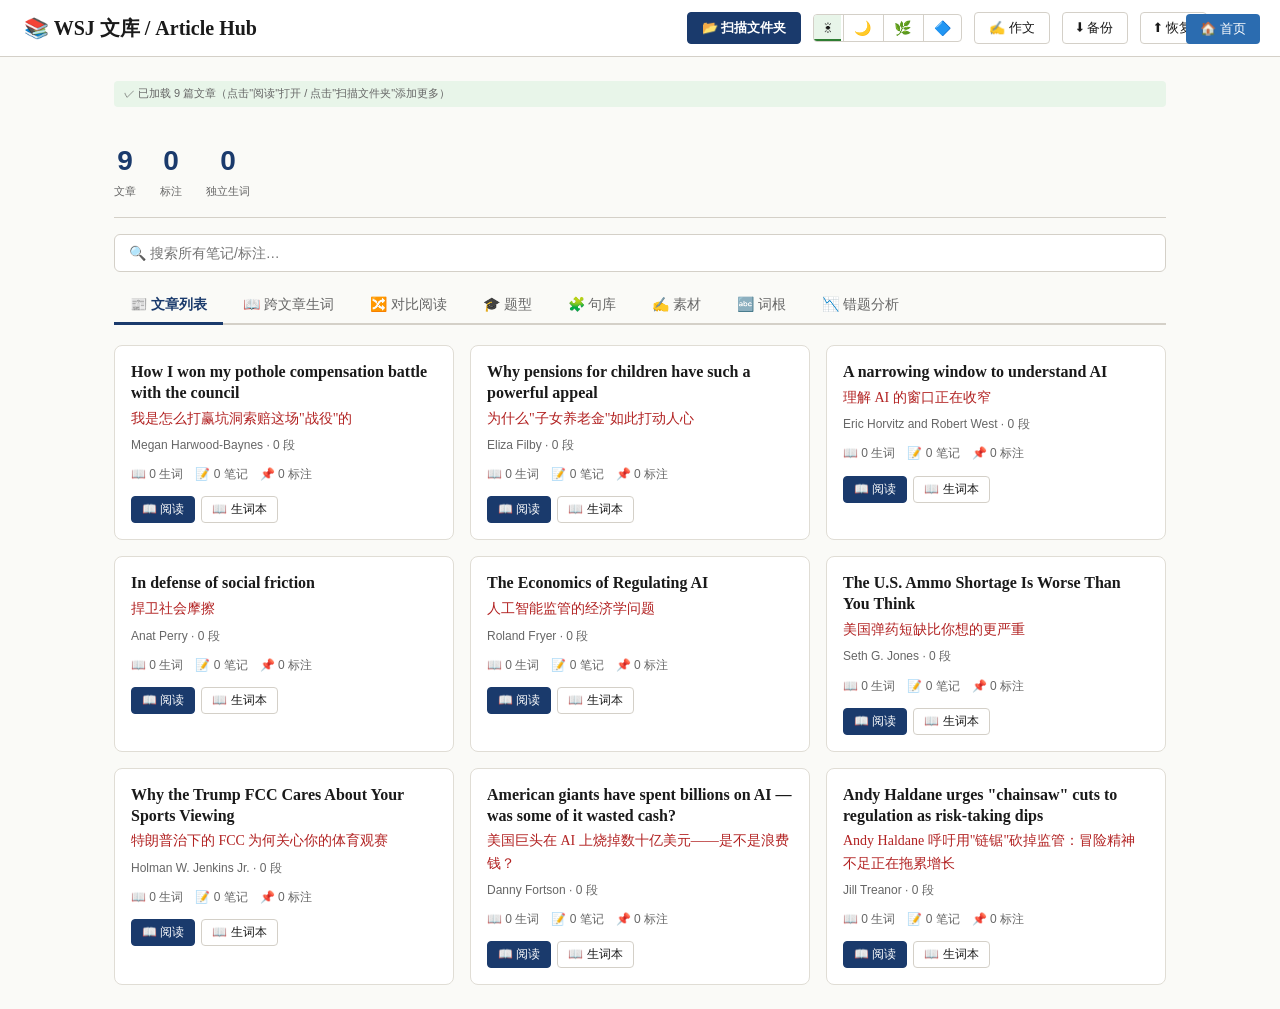
==== scripts/WSJ_Hub_template.html @ 98fdf0ec "feat: 文库新增「✍ 作文」入口 —— 作文包 HTML 调色版范文收入 articles/essays/ 并生成索引页（sync_essay_html.js 去重同步）" ====
<!DOCTYPE html>
<html lang="zh-CN">
<head>
<meta charset="utf-8">
<meta name="viewport" content="width=device-width, initial-scale=1">
<title>WSJ 文库 / Article Hub</title>
<style>
:root {
  --bg: #fafaf7; --fg: #1a1a1a; --muted: #666; --rule: #d4d0c8;
  --en-tag: #1a3a6c; --cn-tag: #b22222;
  --card-bg: #fff; --card-border: #e0ddd5;
  --accent: #2e7d32; --accent-bg: #e8f5e9;
}
[data-theme="dark"] {
  --bg: #16181c; --fg: #e8e6e1; --muted: #9a978f; --rule: #3a3d44;
  --card-bg: #1c1f24; --card-border: #2c2f36;
  --accent: #68d391; --accent-bg: #1e3a2a;
}
/* v33: 补齐阅读器的两个主题（色值与 src/reader.css 保持一致） */
[data-theme="green"] {
  --bg: #dde5cb; --fg: #26301d; --muted: #6b7860; --rule: #b3c09e;
  --en-tag: #a5821c; --cn-tag: #ad4f22;
  --card-bg: #e8eed7; --card-border: #c2cda6;
  --accent: #3f5620; --accent-bg: rgba(176,145,39,0.16);
}
[data-theme="blue-gold"] {
  --bg: #0f1a2e; --fg: #d4cfc0; --muted: #7a8599; --rule: #2a3650;
  --en-tag: #d4a830; --cn-tag: #e67e22;
  --card-bg: #131d30; --card-border: #2a3650;
  --accent: #8a6a14; --accent-bg: rgba(196,163,64,0.16);
}
* { box-sizing: border-box; }
body {
  margin: 0; padding: 0;
  background: var(--bg); color: var(--fg);
  font-family: "Source Serif Pro", "Noto Serif", "Times New Roman", "宋体", serif;
  font-size: 16px; line-height: 1.6;
}
.top-bar {
  background: var(--card-bg); border-bottom: 1px solid var(--rule);
  padding: 12px 24px; display: flex; align-items: center; gap: 12px;
  position: sticky; top: 0; z-index: 10;
}
.top-bar h1 { margin: 0; font-size: 20px; flex: 1; }
.top-bar button, .scan-btn {
  background: transparent; border: 1px solid var(--rule); color: var(--fg);
  padding: 6px 14px; border-radius: 4px; cursor: pointer; font-size: 13px;
  font-family: -apple-system, sans-serif;
}
.top-bar button:hover, .scan-btn:hover { background: var(--accent-bg); }
/* v33: 主题选择器（4 个主题，跟阅读器一致） */
.theme-picker { display: inline-flex; gap: 2px; border: 1px solid var(--rule); border-radius: 4px; overflow: hidden; }
.theme-picker button {
  border: none; border-radius: 0; padding: 6px 10px; background: transparent;
  color: var(--fg); cursor: pointer; font-size: 14px; line-height: 1;
}
.theme-picker button + button { border-left: 1px solid var(--rule); }
.theme-picker button:hover { background: var(--accent-bg); }
.theme-picker button.active { background: var(--accent-bg); box-shadow: inset 0 -2px 0 var(--accent); }
.scan-btn {
  background: var(--en-tag) !important; color: #fff !important;
  border-color: var(--en-tag) !important; font-weight: 600;
}
.scan-btn:hover { opacity: 0.9; }
.container { max-width: 1100px; margin: 0 auto; padding: 24px; }
.tabs {
  display: flex; flex-wrap: wrap; gap: 4px; margin-bottom: 20px;
  border-bottom: 2px solid var(--rule); padding-bottom: 0;
}
.tabs button {
  background: transparent; border: none; border-bottom: 3px solid transparent;
  color: var(--muted); padding: 8px 16px; cursor: pointer; font-size: 14px;
  font-family: -apple-system, sans-serif; transition: all 0.15s;
  margin-bottom: -2px;
}
.tabs button:hover { color: var(--fg); }
.tabs button.active { color: var(--en-tag); border-bottom-color: var(--en-tag); font-weight: 600; }
.article-grid { display: grid; grid-template-columns: repeat(auto-fill, minmax(320px, 1fr)); gap: 16px; }
.article-card {
  background: var(--card-bg); border: 1px solid var(--card-border);
  border-radius: 8px; padding: 16px; transition: box-shadow 0.15s;
}
.article-card:hover { box-shadow: 0 2px 12px rgba(0,0,0,0.08); }
.article-card .card-title { font-size: 16px; font-weight: 600; margin-bottom: 4px; line-height: 1.3; }
.article-card .card-cn { font-size: 14px; color: var(--cn-tag); margin-bottom: 6px; }
.article-card .card-meta { font-size: 12px; color: var(--muted); font-family: -apple-system, sans-serif; margin-bottom: 10px; }
.article-card .card-stats {
  display: flex; gap: 12px; font-size: 12px; font-family: -apple-system, sans-serif;
  color: var(--muted); margin-bottom: 12px;
}
.article-card .card-stats span { display: flex; align-items: center; gap: 4px; }
.article-card .card-actions { display: flex; gap: 6px; flex-wrap: wrap; }
.article-card .card-actions button {
  background: transparent; border: 1px solid var(--rule); color: var(--fg);
  padding: 4px 10px; border-radius: 4px; cursor: pointer; font-size: 12px;
  font-family: -apple-system, sans-serif;
}
.article-card .card-actions button:hover { background: var(--accent-bg); }
.article-card .card-actions button.primary { background: var(--en-tag); color: #fff; border-color: var(--en-tag); }
.vocab-section { margin-top: 20px; }
.vocab-table { width: 100%; border-collapse: collapse; font-family: -apple-system, sans-serif; font-size: 13px; }
.vocab-table th {
  text-align: left; padding: 8px 12px; border-bottom: 2px solid var(--rule);
  font-size: 11px; color: var(--muted); text-transform: uppercase; letter-spacing: 0.05em;
}
.vocab-table td { padding: 6px 12px; border-bottom: 1px solid var(--rule); vertical-align: top; }
.vocab-table tr:hover { background: var(--accent-bg); }
.vocab-table .word { font-weight: 600; color: var(--en-tag); font-size: 14px; }
.vocab-table .src { font-size: 11px; color: var(--muted); }
.vocab-table .note-cell { color: var(--cn-tag); max-width: 300px; }
.vocab-toolbar { display: flex; align-items: center; justify-content: space-between; gap: 12px; margin-bottom: 12px; flex-wrap: wrap; }
.vocab-summary { font-size: 13px; color: var(--muted); }
.vocab-summary strong { color: var(--en-tag); font-size: 15px; }
.vocab-toggle { background: var(--card-bg); border: 1px solid var(--card-border); color: var(--fg); padding: 6px 14px; border-radius: 16px; cursor: pointer; font-size: 12px; font-family: inherit; }
.vocab-toggle:hover { border-color: var(--en-tag); color: var(--en-tag); }
.vocab-table tr.vocab-multi .word { border-left: 3px solid var(--en-tag); padding-left: 9px; }

/* Wrong-answer analysis (错题分析) */
.wrong-summary-bar { display: flex; gap: 18px; flex-wrap: wrap; padding: 12px 16px; background: var(--card-bg); border: 1px solid var(--card-border); border-radius: 8px; margin-bottom: 12px; font-size: 13px; color: var(--muted); }
.wrong-summary-bar strong { font-size: 17px; color: var(--en-tag); margin-left: 2px; }
.wrong-overs { font-size: 12.5px; color: var(--muted); padding: 8px 12px; background: var(--accent-bg); border-radius: 6px; margin-bottom: 12px; }
.wrong-cols { display: grid; grid-template-columns: 1fr 1fr; gap: 16px; }
.wrong-col h3 { margin: 0 0 10px; font-size: 14px; }
.cause-bar-row { display: flex; align-items: center; gap: 8px; margin-bottom: 6px; }
.cause-bar-label { width: 56px; font-size: 12px; color: var(--muted); text-align: right; flex-shrink: 0; }
.cause-bar-track { flex: 1; height: 12px; background: var(--accent-bg); border-radius: 6px; overflow: hidden; }
.cause-bar-fill { height: 100%; background: var(--cn-tag); border-radius: 6px; min-width: 4px; }
.cause-bar-fill.unset { background: var(--muted); opacity: 0.5; }
.cause-bar-num { width: 22px; font-size: 12px; color: var(--fg); font-weight: 600; }
.acc-chips { display: flex; flex-wrap: wrap; gap: 6px; }
.acc-chip { font-size: 12px; padding: 4px 10px; background: var(--card-bg); border: 1px solid var(--card-border); border-radius: 14px; color: var(--fg); }
.cause-select { font-size: 12px; padding: 3px 6px; border-radius: 5px; border: 1px solid var(--card-border); background: var(--card-bg); color: var(--fg); font-family: inherit; }
.wrong-table { margin-top: 4px; }
@media (max-width: 800px) { .wrong-cols { grid-template-columns: 1fr; } }
.empty-state { text-align: center; padding: 60px 20px; color: var(--muted); }
.empty-state h2 { font-size: 24px; margin-bottom: 8px; color: var(--fg); }
.empty-state p { font-size: 14px; line-height: 1.8; }
.compare-select { margin-top: 20px; padding: 16px; background: var(--card-bg); border: 1px solid var(--card-border); border-radius: 8px; }
.compare-select h3 { margin: 0 0 12px; font-size: 16px; }
.compare-select .pair { display: flex; gap: 12px; align-items: center; flex-wrap: wrap; }
.compare-select select {
  flex: 1; min-width: 200px; padding: 8px 12px;
  border: 1px solid var(--rule); border-radius: 4px;
  background: var(--bg); color: var(--fg); font-size: 13px;
}
.compare-select button {
  background: var(--en-tag); color: #fff; border: none;
  padding: 8px 20px; border-radius: 4px; cursor: pointer; font-size: 13px;
}
.stats-bar {
  display: flex; gap: 24px; padding: 16px 0; margin-bottom: 16px;
  border-bottom: 1px solid var(--rule);
  font-family: -apple-system, sans-serif; font-size: 14px;
}
.stats-bar .stat { display: flex; flex-direction: column; align-items: center; }
.stats-bar .stat .num { font-size: 28px; font-weight: 700; color: var(--en-tag); }
.stats-bar .stat .label { font-size: 11px; color: var(--muted); text-transform: uppercase; }
.scan-status {
  font-family: -apple-system, sans-serif; font-size: 12px; color: var(--muted);
  padding: 8px 0; text-align: center;
}
.scan-status.scanning { color: var(--en-tag); font-weight: 600; }
.folder-info {
  font-family: -apple-system, sans-serif; font-size: 11px; color: var(--muted);
  background: var(--bq-bg, var(--accent-bg)); padding: 4px 10px; border-radius: 4px;
  margin-bottom: 16px; display: none;
}
.folder-info.visible { display: block; }

/* ===== 新增 tabs: 题型 / 句库 / 素材 / 词根 ===== */
.chip-row { display: flex; gap: 8px; flex-wrap: wrap; margin-bottom: 16px; }
.chip-row button {
  background: transparent; border: 1px solid var(--rule); color: var(--muted);
  padding: 5px 12px; border-radius: 16px; cursor: pointer; font-size: 13px;
  font-family: -apple-system, sans-serif; transition: all 0.15s;
}
.chip-row button:hover { background: var(--accent-bg); color: var(--fg); }
.chip-row button.active { background: var(--en-tag); border-color: var(--en-tag); color: #fff; font-weight: 600; }

.hub-card-list { display: flex; flex-direction: column; gap: 12px; }
.hub-card {
  background: var(--card-bg); border: 1px solid var(--card-border);
  border-radius: 8px; padding: 14px 16px; cursor: pointer; transition: box-shadow 0.15s;
}
.hub-card:hover { box-shadow: 0 2px 12px rgba(0,0,0,0.08); }
.hub-card .badge {
  display: inline-block; padding: 2px 8px; border-radius: 4px;
  font-size: 11px; font-weight: 700; font-family: -apple-system, sans-serif;
}
.badge-qtype-hub { background: #ede7f6; color: #4527a0; }
[data-theme="dark"] .badge-qtype-hub { background: #311b92; color: #d1c4e9; }
.hub-card .card-src { font-size: 11px; color: var(--muted); margin-left: 8px; font-family: -apple-system, sans-serif; }
.hub-card .qtext { font-size: 15px; color: var(--en-tag); font-weight: 600; margin: 8px 0 2px; }
.hub-card .qcontext {
  font-size: 12px; color: var(--muted); font-style: italic;
  border-left: 2px solid var(--rule); padding-left: 8px; margin: 4px 0 6px;
}
.hub-card .qfields { display: flex; flex-direction: column; gap: 4px; font-size: 13px; font-family: -apple-system, sans-serif; }
.hub-card .qf-label { color: var(--cn-tag); font-weight: 600; margin-right: 6px; }
.hub-card .qf-val { color: var(--fg); }

.group-title {
  font-size: 14px; font-weight: 700; color: var(--en-tag);
  border-bottom: 1px solid var(--rule); padding: 6px 0 4px; margin: 18px 0 10px;
}
.group-title .group-count { font-weight: 400; color: var(--muted); font-size: 11px; margin-left: 6px; }

.syntax-card { background: var(--card-bg); border: 1px solid var(--card-border); border-radius: 8px; padding: 14px 16px; margin-bottom: 12px; }
.syntax-card .syntax-html { font-size: 16px; line-height: 1.9; }
.syntax-card .syntax-note { font-size: 13px; color: var(--cn-tag); margin-top: 6px; }
.syntax-struct-view { margin-top: 8px; padding: 8px 10px; background: var(--accent-bg); border-radius: 6px; display: flex; flex-direction: column; gap: 4px; }
.syntax-struct-row { font-size: 12.5px; line-height: 1.6; color: var(--fg); display: flex; gap: 8px; flex-wrap: wrap; }
.syntax-struct-type { flex-shrink: 0; font-size: 11px; font-weight: 700; color: #fff; background: var(--en-tag); border-radius: 10px; padding: 1px 8px; height: fit-content; margin-top: 2px; }
.syntax-card .syntax-date { font-size: 11px; color: var(--muted); margin-top: 6px; font-family: -apple-system, sans-serif; }
.syntax-card span.s-verb,  .syntax-legend span.s-verb  { background: rgba(229,57,53,0.25);  border-bottom: 2px solid #e53935; }
.syntax-card span.s-conj,  .syntax-legend span.s-conj  { background: rgba(30,136,229,0.25); border-bottom: 2px solid #1e88e5; }
.syntax-card span.s-core,  .syntax-legend span.s-core  { background: rgba(249,168,37,0.25); border-bottom: 2px solid #f9a825; }
.syntax-card span.s-attr,  .syntax-legend span.s-attr  { background: rgba(67,160,71,0.25);  border-bottom: 2px solid #43a047; }
.syntax-card span.s-adv,   .syntax-legend span.s-adv   { background: rgba(142,36,170,0.25); border-bottom: 2px solid #8e24aa; }
.syntax-card span.s-noun,  .syntax-legend span.s-noun  { background: rgba(0,137,123,0.25);  border-bottom: 2px solid #00897b; }
.syntax-card span.s-inv,   .syntax-legend span.s-inv   { background: rgba(109,76,65,0.25);  border-bottom: 2px solid #6d4c41; }
.syntax-card span.s-ell,   .syntax-legend span.s-ell   { background: rgba(84,110,122,0.25); border-bottom: 2px solid #546e7a; }
.syntax-card span.s-split, .syntax-legend span.s-split { background: rgba(216,27,96,0.25);  border-bottom: 2px solid #d81b60; }
.syntax-legend {
  display: flex; gap: 10px; flex-wrap: wrap; font-size: 12px; color: var(--muted);
  font-family: -apple-system, sans-serif; margin-bottom: 16px;
}
.syntax-legend span { padding: 2px 8px; border-radius: 4px; }

.hub-toolbar { display: flex; gap: 12px; align-items: center; margin-bottom: 16px; flex-wrap: wrap; }
.hub-toolbar input[type="text"] {
  flex: 1; min-width: 200px; padding: 8px 12px;
  border: 1px solid var(--rule); border-radius: 4px;
  background: var(--card-bg); color: var(--fg); font-size: 13px;
}
.hub-toolbar .add-btn {
  background: var(--en-tag); color: #fff; border: none;
  padding: 8px 16px; border-radius: 4px; cursor: pointer; font-size: 13px;
  font-family: -apple-system, sans-serif;
}
.hub-toolbar .add-btn:hover { opacity: 0.9; }

.material-card {
  background: var(--card-bg); border: 1px solid var(--card-border);
  border-radius: 8px; padding: 14px 16px; margin-bottom: 12px; position: relative;
}
.material-card .badge-topic {
  display: inline-block; background: var(--accent-bg); color: var(--accent);
  border: 1px solid var(--card-border); padding: 2px 10px; border-radius: 12px;
  font-size: 12px; font-weight: 600; font-family: -apple-system, sans-serif; margin-bottom: 8px;
}
.material-card .m-source { font-size: 14px; color: var(--en-tag); margin-bottom: 8px; }
.material-card .m-line { display: flex; gap: 8px; font-size: 13px; margin: 4px 0; font-family: -apple-system, sans-serif; }
.material-card .m-label { color: var(--cn-tag); font-weight: 600; min-width: 36px; }
.material-card .m-edit { flex: 1; border-bottom: 1px dashed transparent; outline: none; min-height: 1.2em; }
.material-card .m-edit:focus { border-bottom-color: var(--en-tag); }
.material-card .m-edit:empty::before { content: attr(data-placeholder); color: var(--muted); }
.material-card .m-meta { font-size: 11px; color: var(--muted); margin-top: 8px; font-family: -apple-system, sans-serif; }
.material-card .m-del, .root-card .r-del {
  position: absolute; top: 10px; right: 12px; background: transparent;
  border: none; color: var(--muted); cursor: pointer; font-size: 14px;
}
.material-card .m-del:hover, .root-card .r-del:hover { color: var(--cn-tag); }

.roots-grid { display: grid; grid-template-columns: repeat(auto-fill, minmax(240px, 1fr)); gap: 14px; }
.root-card {
  background: var(--card-bg); border: 1px solid var(--card-border);
  border-radius: 8px; padding: 14px 16px; position: relative;
}
.root-card .r-root { font-size: 22px; font-weight: 700; color: var(--en-tag); margin-bottom: 6px; outline: none; }
.root-card .r-meaning { font-size: 14px; color: var(--cn-tag); margin-bottom: 6px; outline: none; }
.root-card .r-examples { font-size: 13px; color: var(--fg); margin-bottom: 8px; outline: none; }
.root-card [contenteditable]:empty::before { content: attr(data-placeholder); color: var(--muted); }
.root-card .r-source { font-size: 11px; color: var(--muted); font-family: -apple-system, sans-serif; }

/* ===== 全局笔记搜索 ===== */
.hub-search { position: relative; margin-bottom: 16px; font-family: -apple-system, sans-serif; }
.hub-search input {
  width: 100%; padding: 10px 14px; font-size: 14px; outline: none;
  border: 1px solid var(--rule); border-radius: 6px;
  background: var(--card-bg); color: var(--fg);
}
.hub-search input:focus { border-color: var(--en-tag); }
.hub-search-results {
  position: absolute; top: calc(100% + 6px); left: 0; right: 0; z-index: 60;
  background: var(--card-bg); border: 1px solid var(--card-border); border-radius: 8px;
  box-shadow: 0 10px 30px rgba(0,0,0,0.18); max-height: 440px; overflow: auto;
}
.hsr-head-bar {
  display: flex; justify-content: space-between; align-items: center; gap: 8px;
  padding: 8px 12px; border-bottom: 1px solid var(--rule);
  font-size: 12px; color: var(--muted);
  position: sticky; top: 0; background: var(--card-bg); z-index: 1;
}
.hsr-head-bar button { background: transparent; border: none; color: var(--muted); cursor: pointer; font-size: 13px; }
.hsr-head-bar button:hover { color: var(--cn-tag); }
.hsr-item { padding: 10px 12px; border-bottom: 1px solid var(--rule); cursor: pointer; }
.hsr-item:last-child { border-bottom: none; }
.hsr-item:hover { background: var(--accent-bg); }
.hsr-title { font-size: 13px; font-weight: 600; color: var(--fg); margin-left: 6px; }
.hsr-snippet { font-size: 12px; color: var(--muted); margin-top: 4px; line-height: 1.5; word-break: break-all; }
.hsr-snippet mark { background: rgba(249,168,37,0.45); color: inherit; padding: 0 1px; border-radius: 2px; }
.hsr-empty { padding: 16px; font-size: 13px; color: var(--muted); text-align: center; }
.badge-bucket { display: inline-block; padding: 1px 7px; border-radius: 4px; font-size: 11px; font-weight: 700; font-family: -apple-system, sans-serif; }
.badge-bucket-vocab { background: #e3f2fd; color: #1565c0; }
.badge-bucket-note { background: var(--accent-bg); color: var(--accent); }
.badge-bucket-qtype { background: #ede7f6; color: #4527a0; }
[data-theme="dark"] .badge-bucket-vocab { background: #0d2b45; color: #90caf9; }
[data-theme="dark"] .badge-bucket-note { background: #1e3a2a; color: #68d391; }
[data-theme="dark"] .badge-bucket-qtype { background: #311b92; color: #d1c4e9; }

/* ===== 题型: 统计 / 工具按钮 ===== */
.q-stats {
  display: flex; gap: 20px; flex-wrap: wrap; align-items: center;
  padding: 12px 16px; margin-bottom: 14px;
  background: var(--card-bg); border: 1px solid var(--card-border); border-radius: 8px;
  font-family: -apple-system, sans-serif;
}
.q-stats .qs-item { display: flex; flex-direction: column; align-items: center; min-width: 64px; }
.q-stats .qs-num { font-size: 22px; font-weight: 700; color: var(--en-tag); line-height: 1.2; }
.q-stats .qs-label { font-size: 11px; color: var(--muted); }
.q-stats .qs-types {
  display: flex; gap: 12px; flex-wrap: wrap; align-items: center;
  font-size: 12px; color: var(--muted);
  border-left: 1px solid var(--rule); padding-left: 16px;
}
.q-stats .qs-types b { color: var(--fg); }
.q-actions { display: flex; gap: 8px; flex-wrap: wrap; margin-bottom: 14px; font-family: -apple-system, sans-serif; }
.q-actions button {
  background: var(--card-bg); border: 1px solid var(--rule); color: var(--fg);
  padding: 7px 14px; border-radius: 6px; cursor: pointer; font-size: 13px;
}
.q-actions button:hover { background: var(--accent-bg); }
.q-actions button.primary { background: var(--en-tag); border-color: var(--en-tag); color: #fff; font-weight: 600; }
.q-actions button.active { background: var(--cn-tag); border-color: var(--cn-tag); color: #fff; }

/* ===== 题型: 掌握度徽章 ===== */
.mastery-badge {
  display: inline-block; padding: 3px 10px; border-radius: 12px;
  font-size: 12px; font-weight: 700; cursor: pointer; user-select: none;
  font-family: -apple-system, sans-serif; white-space: nowrap;
}
.m-unseen { background: #eceff1; color: #607d8b; }
.m-wrong { background: #ffebee; color: #c62828; }
.m-review { background: #fff8e1; color: #ef6c00; }
.m-mastered { background: #e8f5e9; color: #2e7d32; }
[data-theme="dark"] .m-unseen { background: #2c2f36; color: #9a978f; }
[data-theme="dark"] .m-wrong { background: #3a1e1e; color: #ef9a9a; }
[data-theme="dark"] .m-review { background: #3a2e14; color: #ffcc80; }
[data-theme="dark"] .m-mastered { background: #1e3a2a; color: #68d391; }

/* ===== 题型: 可编辑卡片 ===== */
.q-card { cursor: default; }
.q-head-row { display: flex; align-items: center; gap: 8px; flex-wrap: wrap; }
.q-jump { font-size: 11px; color: var(--en-tag); cursor: pointer; text-decoration: underline; font-family: -apple-system, sans-serif; }
.q-jump:hover { color: var(--cn-tag); }
.qf-line { display: flex; gap: 8px; align-items: baseline; font-size: 13px; margin: 5px 0; font-family: -apple-system, sans-serif; }
.qf-line .qf-label { min-width: 56px; flex-shrink: 0; }
.q-edit { flex: 1; border-bottom: 1px dashed transparent; outline: none; min-height: 1.2em; word-break: break-word; }
.q-edit:focus { border-bottom-color: var(--en-tag); background: rgba(30,136,229,0.06); }
.q-edit:empty::before { content: attr(data-placeholder); color: var(--muted); }
.ans-chip {
  display: inline-block; min-width: 28px; padding: 2px 8px; margin-right: 4px;
  border: 1px solid var(--rule); border-radius: 4px; background: transparent;
  color: var(--muted); cursor: pointer; font-size: 12px; font-family: -apple-system, sans-serif;
}
.ans-chip:hover { background: var(--accent-bg); }
.ans-chip.active { background: var(--en-tag); border-color: var(--en-tag); color: #fff; font-weight: 700; }
.ans-mark-ok { color: #2e7d32; font-weight: 700; margin-left: 6px; }
.ans-mark-no { color: #c62828; font-weight: 700; margin-left: 6px; }

/* ===== 复习模式 overlay ===== */
.review-overlay {
  position: fixed; inset: 0; z-index: 200; background: rgba(0,0,0,0.55);
  display: flex; align-items: center; justify-content: center; padding: 20px;
}
.review-box {
  width: 100%; max-width: 660px; max-height: 88vh; overflow: auto;
  background: var(--card-bg); border: 1px solid var(--card-border); border-radius: 12px;
  padding: 20px 24px; box-shadow: 0 16px 48px rgba(0,0,0,0.3);
  font-family: -apple-system, sans-serif; color: var(--fg);
}
.review-head { display: flex; align-items: center; gap: 10px; margin-bottom: 12px; }
.review-progress { font-size: 13px; font-weight: 700; color: #fff; background: var(--en-tag); padding: 2px 10px; border-radius: 10px; white-space: nowrap; }
.review-src { flex: 1; font-size: 12px; color: var(--muted); overflow: hidden; text-overflow: ellipsis; white-space: nowrap; }
.review-close { background: transparent; border: none; color: var(--muted); font-size: 16px; cursor: pointer; }
.review-close:hover { color: var(--cn-tag); }
.review-context { font-size: 12px; color: var(--muted); font-style: italic; border-left: 3px solid var(--rule); padding-left: 10px; margin-bottom: 10px; }
.review-question { font-size: 17px; font-weight: 600; margin-bottom: 14px; line-height: 1.5; }
.review-opt {
  display: block; width: 100%; text-align: left; margin: 8px 0; padding: 10px 14px;
  border: 1px solid var(--rule); border-radius: 8px; background: var(--bg); color: var(--fg);
  font-size: 14px; cursor: pointer; font-family: inherit; line-height: 1.5;
}
.review-opt:hover:not(:disabled) { border-color: var(--en-tag); background: var(--accent-bg); }
.review-opt:disabled { cursor: default; opacity: 0.8; }
.review-opt.correct { background: #e8f5e9; border-color: #2e7d32; color: #1b5e20; opacity: 1; }
.review-opt.wrong-pick { background: #ffebee; border-color: #c62828; color: #b71c1c; opacity: 1; }
[data-theme="dark"] .review-opt.correct { background: #1e3a2a; border-color: #68d391; color: #a7f3c0; }
[data-theme="dark"] .review-opt.wrong-pick { background: #3a1e1e; border-color: #ef9a9a; color: #ef9a9a; }
.review-noopt { font-size: 13px; color: var(--muted); margin-bottom: 12px; }
/* 生词复习卡 */
.review-word { font-size: 36px; font-weight: 700; text-align: center; margin: 20px 0 10px; letter-spacing: .02em; line-height: 1.2; }
.review-reveal {
  display: block; margin: 16px auto; padding: 8px 24px;
  border: 1px solid var(--rule); background: var(--card-bg);
  border-radius: 6px; cursor: pointer; font-size: 14px;
  font-family: -apple-system, sans-serif;
}
.review-reveal:hover { background: var(--accent-bg); }
.review-hint { text-align: center; font-size: 12px; color: var(--muted); margin-bottom: 6px; }
/* 卡背面板：释义 / 原文语境 / 元信息 */
.review-back {
  border: 1px solid var(--rule); border-left: 3px solid var(--accent);
  background: var(--bg); border-radius: 8px;
  padding: 12px 16px; margin: 12px 0 4px; text-align: left;
}
.review-back .rb-label { font-size: 11px; font-weight: 700; color: var(--muted); letter-spacing: .5px; margin-bottom: 4px; }
.review-back .rb-note { display: block; font-size: 16px; font-weight: 600; line-height: 1.55; padding: 2px 0; }
.review-back .rb-ans { font-size: 14.5px; line-height: 1.5; }
.review-back .rb-ans b { color: var(--accent); font-size: 17px; }
.review-back .rb-context { font-size: 13.5px; line-height: 1.65; color: var(--fg); font-style: italic; }
.review-back .rb-context .ctx-hit {
  background: rgba(217,119,6,0.16); border-bottom: 2px solid rgba(217,119,6,0.85);
  border-radius: 2px; padding: 0 1px; font-style: normal; font-weight: 600;
}
[data-theme="dark"] .review-back .rb-context .ctx-hit { background: rgba(245,158,11,0.22); border-bottom-color: rgba(245,158,11,0.9); }
.review-back .rb-empty { font-size: 13px; color: var(--muted); }
.review-back .rb-meta {
  display: flex; flex-wrap: wrap; gap: 4px 16px;
  margin-top: 12px; padding-top: 8px; border-top: 1px dashed var(--rule);
  font-size: 11.5px; color: var(--muted);
}
.review-grade { display: flex; gap: 10px; align-items: center; margin-top: 16px; flex-wrap: wrap; }
.review-grade .rg-label { font-size: 13px; color: var(--muted); }
.review-grade button { border: none; padding: 9px 16px; border-radius: 8px; cursor: pointer; font-size: 14px; font-family: inherit; color: #fff; }
.review-grade .g-wrong { background: #c62828; }
.review-grade .g-review { background: #ef6c00; }
.review-grade .g-master { background: #2e7d32; }
.review-grade button:hover { opacity: 0.88; }
.review-summary { text-align: center; padding: 10px 0 4px; }
.review-summary .rs-num { font-size: 44px; font-weight: 800; color: var(--en-tag); line-height: 1.1; }
.review-summary .rs-label { font-size: 12px; color: var(--muted); margin-bottom: 14px; }
.review-summary .rs-rows { display: flex; gap: 10px; justify-content: center; flex-wrap: wrap; margin-bottom: 18px; }
.review-summary .rs-rows .mastery-badge { cursor: default; }
.review-summary .rs-actions { display: flex; gap: 10px; justify-content: center; }
.review-summary .rs-actions button {
  padding: 8px 18px; border-radius: 6px; border: 1px solid var(--rule);
  background: var(--card-bg); color: var(--fg); cursor: pointer; font-size: 13px;
}
.review-summary .rs-actions button.primary { background: var(--en-tag); border-color: var(--en-tag); color: #fff; }

/* ===== 素材 tab 升级 ===== */
.hub-toolbar select {
  padding: 8px 10px; border: 1px solid var(--rule); border-radius: 4px;
  background: var(--card-bg); color: var(--fg); font-size: 13px;
}
.m-count { font-size: 12px; color: var(--muted); margin-bottom: 10px; font-family: -apple-system, sans-serif; }
.badge-mtype {
  display: inline-block; padding: 2px 9px; border-radius: 4px;
  font-size: 11px; font-weight: 700; font-family: -apple-system, sans-serif; white-space: nowrap;
}
.mt-fact { background: #e3f2fd; color: #1565c0; }
.mt-quote { background: #f3e5f5; color: #7b1fa2; }
.mt-data { background: #e0f2f1; color: #00695c; }
.mt-contrast { background: #fff3e0; color: #e65100; }
.mt-golden { background: #fff8e1; color: #9c7a00; }
[data-theme="dark"] .mt-fact { background: #0d2b45; color: #90caf9; }
[data-theme="dark"] .mt-quote { background: #2e1a35; color: #ce93d8; }
[data-theme="dark"] .mt-data { background: #10302c; color: #80cbc4; }
[data-theme="dark"] .mt-contrast { background: #3a2410; color: #ffb74d; }
[data-theme="dark"] .mt-golden { background: #33290e; color: #ffe082; }
.material-card .m-type-row { display: flex; align-items: center; flex-wrap: wrap; gap: 6px; margin-bottom: 8px; }
.material-card .m-used-badge {
  font-size: 11px; color: var(--muted); border: 1px solid var(--rule);
  border-radius: 10px; padding: 1px 8px; font-family: -apple-system, sans-serif; white-space: nowrap;
}
.material-card .m-use-btn {
  background: transparent; border: 1px solid var(--accent); color: var(--accent);
  border-radius: 4px; padding: 2px 10px; font-size: 12px; cursor: pointer;
  font-family: -apple-system, sans-serif; margin-left: 8px;
}
.material-card .m-use-btn:hover { background: var(--accent-bg); }
.material-card .m-art-link { color: var(--en-tag); cursor: pointer; text-decoration: underline; }
.material-card .m-art-link:hover { color: var(--cn-tag); }
.material-card .m-usage { margin-top: 8px; font-family: -apple-system, sans-serif; font-size: 13px; }
.material-card .m-usage summary { cursor: pointer; color: var(--muted); font-size: 12px; outline: none; }
.material-card .m-usage summary:hover { color: var(--en-tag); }
</style>
</head>
<body>
<div style="position:fixed;top:14px;right:20px;z-index:100;display:flex;gap:8px;">
  <button onclick="goHome()" style="background:#2b6cb0;color:white;border:none;padding:6px 14px;border-radius:4px;cursor:pointer;font-size:13px;">🏠 首页</button>
</div>

<div class="top-bar">
  <h1>📚 WSJ 文库 / Article Hub</h1>
  <button class="scan-btn" onclick="scanFolder()" id="scan-btn">📂 扫描文件夹</button>
  <div class="theme-picker" id="theme-picker"></div>
  <button onclick="location.href='essays/index.html'" title="作文文库：英语作文包的 HTML 调色版范文">✍ 作文</button>
  <button onclick="hubBackup()" title="导出所有笔记/标注数据">⬇ 备份</button>
  <button onclick="hubRestore()" title="从备份文件恢复数据">⬆ 恢复</button>
  <button onclick="location.reload()">↻</button>
</div>

<div class="container">
  <div class="folder-info" id="folder-info"></div>
  <div class="stats-bar" id="stats-bar"></div>

  <div class="hub-search">
    <input type="text" id="hub-search-input" placeholder="🔍 搜索所有笔记/标注…" autocomplete="off"
           oninput="onHubSearchInput(this)" onkeydown="onHubSearchKeydown(event)">
    <div class="hub-search-results" id="hub-search-results" style="display:none"></div>
  </div>

  <div class="tabs">
    <button class="active" data-tab="articles" onclick="switchTab('articles')">📰 文章列表</button>
    <button data-tab="vocab" onclick="switchTab('vocab')">📖 跨文章生词</button>
    <button data-tab="compare" onclick="switchTab('compare')">🔀 对比阅读</button>
    <button data-tab="qtype" onclick="switchTab('qtype')">🎓 题型</button>
    <button data-tab="syntax" onclick="switchTab('syntax')">🧩 句库</button>
    <button data-tab="material" onclick="switchTab('material')">✍️ 素材</button>
    <button data-tab="roots" onclick="switchTab('roots')">🔤 词根</button>
    <button data-tab="wrong" onclick="switchTab('wrong')">📉 错题分析</button>
  </div>

  <div id="tab-articles"></div>
  <div id="tab-vocab" style="display:none"></div>
  <div id="tab-compare" style="display:none"></div>
  <div id="tab-qtype" style="display:none"></div>
  <div id="tab-syntax" style="display:none"></div>
  <div id="tab-material" style="display:none">
    <div class="hub-toolbar">
      <input type="text" id="material-search" placeholder="🔍 全文搜索素材（原文/主题/字段/用法/模板）…" autocomplete="off"
             oninput="window._materialSearch=this.value; renderMaterials();">
      <select id="material-sort" title="排序方式" onchange="window._materialSort=this.value; renderMaterials();">
        <option value="newest">最新</option>
        <option value="used">最常用</option>
      </select>
    </div>
    <div id="material-list"></div>
  </div>
  <div id="tab-roots" style="display:none">
    <div class="hub-toolbar">
      <button class="add-btn" onclick="addRootCard()">＋ 添加词根</button>
    </div>
    <div id="roots-list"></div>
  </div>
  <div id="tab-wrong" style="display:none"></div>
</div>

<script>
// ===== Theme =====
// v33: 与阅读器共用 wsj_exam:theme，四个主题（light / dark / green / blue-gold），
//      避免「文章页是绿金、点进文库变蓝橙」的主题割裂。
//      旧的 wsj_hub:theme 保留读取一次作为迁移兜底。
const HUB_THEMES = ['light', 'dark', 'green', 'blue-gold'];
const HUB_THEME_META = {
  light:     { icon: '☀', label: '亮色' },
  dark:      { icon: '🌙', label: '暗色' },
  green:     { icon: '🌿', label: '绿金' },
  'blue-gold': { icon: '🔷', label: '蓝金' },
};
function hubApplyTheme(t) {
  if (t && t !== 'light') document.documentElement.setAttribute('data-theme', t);
  else document.documentElement.removeAttribute('data-theme');
  document.querySelectorAll('[data-theme-btn]').forEach(b => {
    b.classList.toggle('active', b.dataset.themeBtn === (t || 'light'));
  });
}
function setTheme(t) {
  if (HUB_THEMES.indexOf(t) < 0) t = 'light';
  hubApplyTheme(t);
  try {
    localStorage.setItem('wsj_exam:theme', t);   // 阅读器读的 key
    localStorage.setItem('wsj_hub:theme', t);    // 旧 key，同步写一份
  } catch (e) {}
}
function cycleHubTheme() {
  let cur = 'light';
  try { cur = localStorage.getItem('wsj_exam:theme') || localStorage.getItem('wsj_hub:theme') || 'light'; } catch (e) {}
  const i = HUB_THEMES.indexOf(cur);
  setTheme(HUB_THEMES[(i + 1) % HUB_THEMES.length]);
}
(function() {
  let saved = null;
  try { saved = localStorage.getItem('wsj_exam:theme') || localStorage.getItem('wsj_hub:theme'); } catch (e) {}
  hubApplyTheme(HUB_THEMES.indexOf(saved) >= 0 ? saved : 'light');
})();

// ===== Data helpers =====
function esc(s) { return String(s == null ? '' : s).replace(/[&<>"']/g, c => ({ '&': '&amp;', '<': '&lt;', '>': '&gt;', '"': '&quot;', "'": '&#39;' }[c])); }

function getAnnotations(articleId) {
  try { return JSON.parse(localStorage.getItem('annotations:' + articleId) || '[]'); } catch(e) { return []; }
}
function saveAnnotations(articleId, annos) {
  localStorage.setItem('annotations:' + articleId, JSON.stringify(annos));
}

// Article registry: stored in localStorage, populated by folder scan or by individual article pages
function getRegistry() {
  try { return JSON.parse(localStorage.getItem('wsj_reader:registry') || '[]'); } catch(e) { return []; }
}
function saveRegistry(reg) {
  localStorage.setItem('wsj_reader:registry', JSON.stringify(reg));
}
function getArticle(id) {
  try { return JSON.parse(localStorage.getItem('wsj_reader:article:' + id)); } catch(e) { return null; }
}
function saveArticle(id, data) {
  localStorage.setItem('wsj_reader:article:' + id, JSON.stringify(data));
}

// ===== Tab switching =====
const HUB_TABS = ['articles', 'vocab', 'compare', 'qtype', 'syntax', 'material', 'roots', 'wrong'];
function switchTab(tab) {
  document.querySelectorAll('.tabs button').forEach(b => b.classList.toggle('active', b.dataset.tab === tab));
  HUB_TABS.forEach(t => {
    const el = document.getElementById('tab-' + t);
    if (el) el.style.display = tab === t ? '' : 'none';
  });
}

// ===== Folder scanning =====
async function scanFolder() {
  // Try File System Access API first (Chrome/Edge)
  if ('showDirectoryPicker' in window) {
    try {
      const dirHandle = await window.showDirectoryPicker({ mode: 'read' });
      await scanFromDirectoryHandle(dirHandle);
      return;
    } catch(e) {
      if (e.name === 'AbortError') return; // user cancelled
      console.warn('File System Access API failed, falling back', e);
    }
  }
  // Fallback: use <input type="file" webkitdirectory>
  scanWithFileInput();
}

async function scanFromDirectoryHandle(dirHandle) {
  const status = document.getElementById('folder-info');
  status.textContent = '正在扫描 ' + dirHandle.name + ' …';
  status.classList.add('visible');
  document.getElementById('scan-btn').textContent = '⏳ 扫描中…';

  const htmlFiles = [];
  for await (const entry of dirHandle.values()) {
    if (entry.kind === 'file' && entry.name.endsWith('.html') && entry.name.includes('_final')) {
      const file = await entry.getFile();
      htmlFiles.push({ name: entry.name, file });
    }
  }

  if (htmlFiles.length === 0) {
    status.textContent = '⚠ 在 ' + dirHandle.name + ' 中未找到 *_final.html 文件';
    document.getElementById('scan-btn').textContent = '📂 扫描文件夹';
    return;
  }

  let scanned = 0;
  for (const { name, file } of htmlFiles) {
    try {
      const text = await file.text();
      const parsed = parseArticleHTML(name, text);
      if (parsed) {
        saveArticle(parsed.id, parsed);
        // Update registry
        let registry = getRegistry();
        const existing = registry.findIndex(r => r.id === parsed.id);
        const annos = getAnnotations(parsed.id);
        const entry = {
          id: parsed.id, title: parsed.title, cnTitle: parsed.cnTitle,
          author: parsed.author, annotationCount: annos.length,
          updatedAt: new Date().toISOString()
        };
        if (existing >= 0) registry[existing] = entry;
        else registry.push(entry);
        saveRegistry(registry);
        scanned++;
      }
    } catch(e) {
      console.warn('Failed to parse ' + name, e);
    }
  }

  status.textContent = '✓ 已扫描 ' + dirHandle.name + ' — 找到 ' + scanned + ' 篇文章（共 ' + htmlFiles.length + ' 个文件）';
  document.getElementById('scan-btn').textContent = '📂 扫描文件夹';
  // Save folder name for display
  localStorage.setItem('wsj_hub:lastFolder', dirHandle.name);
  renderAll();
}

function scanWithFileInput() {
  const input = document.createElement('input');
  input.type = 'file';
  input.webkitdirectory = true;
  input.multiple = true;
  input.addEventListener('change', async (e) => {
    const files = Array.from(e.target.files).filter(f => f.name.endsWith('.html') && f.name.includes('_final'));
    if (files.length === 0) {
      alert('未找到 *_final.html 文件');
      return;
    }
    const status = document.getElementById('folder-info');
    const folderName = files[0].webkitRelativePath?.split('/')[0] || 'selected folder';
    status.textContent = '正在扫描 ' + folderName + ' …';
    status.classList.add('visible');
    document.getElementById('scan-btn').textContent = '⏳ 扫描中…';

    let scanned = 0;
    for (const file of files) {
      try {
        const text = await file.text();
        const fileName = file.name;
        const parsed = parseArticleHTML(fileName, text);
        if (parsed) {
          saveArticle(parsed.id, parsed);
          let registry = getRegistry();
          const existing = registry.findIndex(r => r.id === parsed.id);
          const annos = getAnnotations(parsed.id);
          const entry = {
            id: parsed.id, title: parsed.title, cnTitle: parsed.cnTitle,
            author: parsed.author, annotationCount: annos.length,
            updatedAt: new Date().toISOString()
          };
          if (existing >= 0) registry[existing] = entry;
          else registry.push(entry);
          saveRegistry(registry);
          scanned++;
        }
      } catch(e) {
        console.warn('Failed to parse ' + file.name, e);
      }
    }

    status.textContent = '✓ 已扫描 ' + folderName + ' — 找到 ' + scanned + ' 篇文章';
    document.getElementById('scan-btn').textContent = '📂 扫描文件夹';
    localStorage.setItem('wsj_hub:lastFolder', folderName);
    renderAll();
  });
  input.click();
}

// ===== Parse article HTML to extract metadata =====
function parseArticleHTML(fileName, html) {
  const parser = new DOMParser();
  const doc = parser.parseFromString(html, 'text/html');

  const titleEl = doc.querySelector('.title-block h1:not(.cn)');
  const cnTitleEl = doc.querySelector('.title-block h1.cn');
  const authorEl = doc.querySelector('.title-block .author:not(.cn)');
  const cnAuthorEl = doc.querySelector('.title-block .author.cn');
  const metaEl = doc.querySelector('.title-block .meta');

  const title = titleEl ? titleEl.textContent.trim() : fileName;
  const cnTitle = cnTitleEl ? cnTitleEl.textContent.trim() : '';
  const author = authorEl ? authorEl.textContent.trim() : '';
  const cnAuthor = cnAuthorEl ? cnAuthorEl.textContent.trim() : '';
  const meta = metaEl ? metaEl.textContent.trim() : '';

  const enParas = [];
  doc.querySelectorAll('.col-body.en p[data-para-idx]').forEach(p => {
    enParas.push({ idx: parseInt(p.dataset.paraIdx), text: p.textContent.trim() });
  });

  const cnParas = [];
  doc.querySelectorAll('.col-body.cn p[data-para-idx]').forEach(p => {
    cnParas.push({ idx: parseInt(p.dataset.paraIdx), text: p.textContent.trim() });
  });

  if (enParas.length === 0) return null; // not a valid article file

  return {
    id: fileName,
    title, cnTitle, author, cnAuthor, meta,
    enParas, cnParas,
    annotationCount: 0,
    updatedAt: new Date().toISOString()
  };
}

// ===== Rendering =====
function renderThemePicker() {
  const box = document.getElementById('theme-picker');
  if (!box) return;
  let cur = 'light';
  try { cur = localStorage.getItem('wsj_exam:theme') || localStorage.getItem('wsj_hub:theme') || 'light'; } catch (e) {}
  box.innerHTML = HUB_THEMES.map(t => {
    const m = HUB_THEME_META[t];
    return '<button type="button" data-theme-btn="' + t + '" title="' + m.label + '"' +
      (t === cur ? ' class="active"' : '') + '>' + m.icon + '</button>';
  }).join('');
  box.querySelectorAll('[data-theme-btn]').forEach(b => {
    b.addEventListener('click', () => setTheme(b.dataset.themeBtn));
  });
}
function renderAll() {
  renderThemePicker();
  const registry = getRegistry();
  renderStats(registry);
  renderArticles(registry);
  renderVocab(registry);
  renderCompare(registry);
  renderQtype(registry);
  renderSyntaxBank(registry);
  renderMaterials(registry);
  renderRoots();
  renderWrongAnalysis();
  // Show folder info
  const folder = localStorage.getItem('wsj_hub:lastFolder');
  if (folder) {
    const fi = document.getElementById('folder-info');
    if (!fi.textContent) {
      fi.textContent = '📁 上次扫描: ' + folder + ' · ' + registry.length + ' 篇文章已缓存';
      fi.classList.add('visible');
    }
  }
}

function renderStats(registry) {
  let totalAnnos = 0;
  registry.forEach(r => {
    const annos = getAnnotations(r.id);
    totalAnnos += annos.length;
  });
  const allVocab = new Set();
  registry.forEach(r => {
    const annos = getAnnotations(r.id);
    annos.filter(a => a.bucket === 'vocab').forEach(a => allVocab.add(a.text.toLowerCase()));
  });
  document.getElementById('stats-bar').innerHTML = `
    <div class="stat"><span class="num">${registry.length}</span><span class="label">文章</span></div>
    <div class="stat"><span class="num">${totalAnnos}</span><span class="label">标注</span></div>
    <div class="stat"><span class="num">${allVocab.size}</span><span class="label">独立生词</span></div>
  `;
}

function renderArticles(registry) {
  if (registry.length === 0) {
    document.getElementById('tab-articles').innerHTML = `
      <div class="empty-state">
        <h2>还没有文章</h2>
        <p>点击上方 <strong>「📂 扫描文件夹」</strong> 按钮，<br>
        选择包含文章 HTML 文件的文件夹，<br>
        文库会自动读取所有 <code>*_final.html</code> 文件。<br><br>
        支持 Chrome / Edge（直接选文件夹）<br>
        其他浏览器会弹出文件选择器。</p>
      </div>`;
    return;
  }
  const sorted = registry.slice().sort((a, b) => (b.updatedAt || '').localeCompare(a.updatedAt || ''));
  let html = '<div class="article-grid">';
  sorted.forEach(r => {
    const annos = getAnnotations(r.id);
    const vocabCount = annos.filter(a => a.bucket === 'vocab').length;
    const noteCount = annos.filter(a => a.bucket === 'note').length;
    const art = getArticle(r.id);
    const paraCount = art ? art.enParas.length : '?';
    html += `
      <div class="article-card">
        <div class="card-title">${esc(r.title || r.id)}</div>
        <div class="card-cn">${esc(r.cnTitle || '')}</div>
        <div class="card-meta">${esc(r.author || '')} · ${paraCount} 段</div>
        <div class="card-stats">
          <span>📖 ${vocabCount} 生词</span>
          <span>📝 ${noteCount} 笔记</span>
          <span>📌 ${annos.length} 标注</span>
        </div>
        <div class="card-actions">
          <button class="primary" onclick="openArticle('${esc(r.id)}')">📖 阅读</button>
          <button onclick="viewArticleVocab('${esc(r.id)}')">📖 生词本</button>
        </div>
      </div>`;
  });
  html += '</div>';
  document.getElementById('tab-articles').innerHTML = html;
}

// 把所有文章的生词按「同一个词」合并成条目；annos 记录每条原始标注，
// 掌握度显示取最弱状态，复习/切换时统一写回该词的全部记录
function mergedVocabEntries(registry) {
  const vocabMap = {};
  registry.forEach(r => {
    const annos = getAnnotations(r.id);
    annos.filter(a => a.bucket === 'vocab').forEach(a => {
      const key = String(a.text || '').trim().toLowerCase();
      if (!key) return;
      if (!vocabMap[key]) vocabMap[key] = { key: key, word: a.text, sources: [], notes: [], contexts: [], annos: [], firstAt: a.createdAt || '' };
      vocabMap[key].sources.push(r.title || r.id);
      if (a.note && vocabMap[key].notes.indexOf(a.note) < 0) vocabMap[key].notes.push(a.note);
      if (a.context && !vocabMap[key].contexts.some(c => c.text === a.context)) {
        vocabMap[key].contexts.push({ text: a.context, src: r.title || r.id });
      }
      if (a.createdAt && a.createdAt < vocabMap[key].firstAt) vocabMap[key].firstAt = a.createdAt;
      vocabMap[key].annos.push({ articleId: r.id, id: a.id, mastery: a.mastery || 'unseen', nextDue: a.nextDue || '' });
    });
  });
  Object.values(vocabMap).forEach(e => {
    e.mastery = e.annos.reduce((weak, rec) => {
      const i = MASTERY_CYCLE.indexOf(rec.mastery);
      return (i >= 0 && i < MASTERY_CYCLE.indexOf(weak)) ? rec.mastery : weak;
    }, 'mastered');
  });
  return Object.values(vocabMap);
}

function renderVocab(registry) {
  window.__vocabRegistry = registry;
  const all = mergedVocabEntries(registry);
  window.__vocabRows = {};
  all.forEach(e => { window.__vocabRows[e.key] = e; });
  if (all.length === 0) {
    document.getElementById('tab-vocab').innerHTML = '<div class="empty-state"><h2>暂无跨文章生词</h2><p>在各篇文章中标记生词后，会汇总出现在这里。</p></div>';
    return;
  }
  const uniqCount = e => new Set(e.sources).size;
  const multi = all.filter(e => uniqCount(e) >= 2).sort((a, b) => uniqCount(b) - uniqCount(a) || a.word.localeCompare(b.word));
  const single = all.filter(e => uniqCount(e) < 2).sort((a, b) => a.word.localeCompare(b.word));
  const showAll = !!window.__vocabShowAll;
  const entries = showAll ? multi.concat(single) : multi;
  const reviewN = all.filter(e => e.annos.some(isDue)).length;
  const bar = `<div class="vocab-toolbar">
    <span class="vocab-summary">🔁 出现 ≥2 篇：<strong>${multi.length}</strong> 个 · 生词总数：${all.length}</span>
    <button class="vocab-toggle" onclick="startVocabReview()" ${reviewN ? '' : 'disabled'} title="今日到期的生词数；复习后按 1 / 3 / 7 / 15 天排期">🎯 复习生词 (${reviewN})</button>
    <button class="vocab-toggle" onclick="window.__vocabShowAll = !window.__vocabShowAll; renderVocab(window.__vocabRegistry)">${showAll ? '只显示 ≥2 篇' : '显示全部生词'}</button>
  </div>`;
  let rowsHtml = '';
  entries.forEach(e => {
    const uniqueSources = [...new Set(e.sources)];
    const uniqueNotes = [...new Set(e.notes)];
    const mm = MASTERY_META[e.mastery] || MASTERY_META.unseen;
    rowsHtml += `<tr${uniqCount(e) >= 2 ? ' class="vocab-multi"' : ''}>
      <td class="word">${esc(e.word)}</td>
      <td class="src">${uniqueSources.map(s => esc(s)).join('<br>')} <em>(${uniqueSources.length}篇)</em></td>
      <td class="note-cell">${uniqueNotes.map(n => esc(n)).join('<br>') || '<span style="color:var(--muted)">—</span>'}</td>
      <td><button class="mastery-badge ${mm.cls}" data-vkey="${esc(e.key)}" title="点击切换：未做 → 做错 → 复习中 → 已掌握" onclick="cycleVocabMastery(this)">${mm.label}</button></td>
    </tr>`;
  });
  if (entries.length === 0) {
    rowsHtml = '<tr><td colspan="4" style="text-align:center;color:var(--muted);padding:24px">还没有出现 ≥2 篇的生词。坚持在多篇中标记同一批核心词汇，高频词会自动汇总到这里。</td></tr>';
  }
  document.getElementById('tab-vocab').innerHTML = bar +
    '<div class="vocab-section"><table class="vocab-table"><thead><tr><th>单词/短语</th><th>出现文章</th><th>释义/笔记</th><th>掌握</th></tr></thead><tbody>' +
    rowsHtml + '</tbody></table></div>';
}

// 生词表格里的掌握徽章：循环状态并写回该词在所有文章里的记录（含排期）
window.cycleVocabMastery = function (el) {
  const entry = window.__vocabRows && window.__vocabRows[el.dataset.vkey];
  if (!entry) return;
  const prev = entry.mastery;
  const next = MASTERY_CYCLE[(MASTERY_CYCLE.indexOf(prev) + 1) % MASTERY_CYCLE.length];
  entry.annos.forEach(rec => {
    const annos = getAnnotations(rec.articleId);
    const a = annos.find(x => x.id === rec.id);
    if (!a) return;
    applyMastery(a, next, next === 'wrong' ? 'forgot' : (next === 'review' ? 'fuzzy' : 'remembered'), prev);
    saveAnnotations(rec.articleId, annos);
  });
  renderVocab(window.__vocabRegistry);
};

function renderCompare(registry) {
  if (registry.length < 2) {
    document.getElementById('tab-compare').innerHTML = '<div class="empty-state"><h2>需要至少 2 篇文章</h2><p>扫描文件夹后，选择两篇文章进行对比阅读。</p></div>';
    return;
  }
  let opts = registry.map(r => `<option value="${esc(r.id)}">${esc(r.title || r.id)} — ${esc(r.author || '')}</option>`).join('');
  document.getElementById('tab-compare').innerHTML = `
    <div class="compare-select">
      <h3>🔀 选择两篇文章进行对比阅读</h3>
      <div class="pair">
        <select id="compare-a">${opts}</select>
        <span style="font-size:20px;color:var(--muted)">⟷</span>
        <select id="compare-b">${opts}</select>
        <button onclick="launchCompare()">开始对比 →</button>
      </div>
    </div>`;
  if (registry.length >= 2) {
    document.getElementById('compare-b').selectedIndex = 1;
  }
}

// ===== Tab: 题型 (cross-article qtype annotations) =====
window._qtypeFilter = 'all';
window._qMasteryFilter = 'all';
window._qWeak = false;
const QTYPE_HUB_META = {
  detail:   { label: '🔍 细节', short: '细节', fields: [{ key: 'synonym', label: '同义替换' }] },
  infer:    { label: '🔮 推理', short: '推理', fields: [{ key: 'inference', label: '推论' }] },
  main:     { label: '🎯 主旨', short: '主旨', fields: [{ key: 'scope', label: '范围检查' }] },
  attitude: { label: '💭 态度', short: '态度', fields: [{ key: 'tone', label: '态度' }, { key: 'emotion', label: '情感词依据' }] },
  lexis:    { label: '📖 词义', short: '词义', fields: [{ key: 'clue', label: '上下文线索' }, { key: 'morph', label: '词根词缀' }, { key: 'verify', label: '代入验证' }] },
  example:  { label: '📎 例证', short: '例证', fields: [{ key: 'thesis', label: '论点' }] }
};
const QTYPE_HUB_ORDER = ['detail', 'infer', 'main', 'attitude', 'lexis', 'example'];
const MASTERY_META = {
  unseen:   { label: '未做', cls: 'm-unseen' },
  wrong:    { label: '做错', cls: 'm-wrong' },
  review:   { label: '复习中', cls: 'm-review' },
  mastered: { label: '已掌握', cls: 'm-mastered' }
};
const MASTERY_CYCLE = ['unseen', 'wrong', 'review', 'mastered'];

function masteryOf(a) { return (a && MASTERY_META[a.mastery]) ? a.mastery : 'unseen'; }
function isAnswered(a) { const qd = (a && a.qdata) || {}; return qd.isCorrect === true || qd.isCorrect === false; }
function normQtype(a) { return QTYPE_HUB_ORDER.includes(a.qtype) ? a.qtype : 'detail'; }

function allQtypeItems() {
  const items = [];
  getRegistry().forEach(r => {
    getAnnotations(r.id).filter(a => a.bucket === 'qtype').forEach(a => {
      items.push({ a, articleId: r.id, title: r.title || r.id });
    });
  });
  items.sort((x, y) => String(y.a.createdAt || '').localeCompare(String(x.a.createdAt || '')));
  return items;
}

function qtypeStats(items) {
  const total = items.length;
  const answered = items.filter(it => isAnswered(it.a));
  const correct = answered.filter(it => it.a.qdata.isCorrect === true).length;
  const acc = answered.length ? Math.round(correct / answered.length * 100) : null;
  const needReview = items.filter(it => { const m = masteryOf(it.a); return m === 'wrong' || m === 'review'; }).length;
  const perType = {};
  QTYPE_HUB_ORDER.forEach(t => { perType[t] = { answered: 0, correct: 0 }; });
  answered.forEach(it => {
    const t = normQtype(it.a);
    perType[t].answered++;
    if (it.a.qdata.isCorrect === true) perType[t].correct++;
  });
  return { total, answered: answered.length, correct, acc, needReview, perType };
}
function weakTypes(stats) {
  return QTYPE_HUB_ORDER.filter(t => stats.perType[t].answered >= 2 && (stats.perType[t].correct / stats.perType[t].answered) < 0.6);
}

function setQtypeFilter(f) { window._qtypeFilter = f; renderQtype(); }
window.setQtypeFilter = setQtypeFilter;
function setMasteryFilter(f) { window._qMasteryFilter = f; renderQtype(); }
window.setMasteryFilter = setMasteryFilter;
function toggleWeakFilter() {
  if (!window._qWeak && weakTypes(qtypeStats(allQtypeItems())).length === 0) {
    alert('暂无薄弱题型（正确率低于 60% 且已答 ≥2 题的题型）。');
    return;
  }
  window._qWeak = !window._qWeak;
  renderQtype();
}
window.toggleWeakFilter = toggleWeakFilter;

function qEditDiv(it, key, placeholder) {
  const qd = it.a.qdata || {};
  return `<div class="q-edit" contenteditable="true" data-art="${esc(it.articleId)}" data-aid="${esc(it.a.id)}" data-key="${key}" data-placeholder="${placeholder}" onblur="updateQField(this)">${esc(qd[key] || '')}</div>`;
}
function qAnswerChips(it, which) {
  const qd = it.a.qdata || {};
  const cur = which === 'answer' ? qd.answer : qd.myAnswer;
  let html = ['A', 'B', 'C', 'D'].map(L =>
    `<button class="ans-chip ${cur === L ? 'active' : ''}" data-art="${esc(it.articleId)}" data-aid="${esc(it.a.id)}" data-which="${which}" data-val="${L}" onclick="setQAnswer(this)">${L}</button>`
  ).join('');
  if (which === 'myAnswer') {
    if (qd.isCorrect === true) html += '<span class="ans-mark-ok">✓ 答对</span>';
    else if (qd.isCorrect === false) html += '<span class="ans-mark-no">✗ 答错</span>';
  }
  return html;
}
function qtypeCardHtml(it) {
  const a = it.a;
  const meta = QTYPE_HUB_META[normQtype(a)];
  const mm = MASTERY_META[masteryOf(a)];
  let legacy = '';
  meta.fields.forEach(f => {
    legacy += `<div class="qf-line"><span class="qf-label">${f.label}</span>${qEditDiv(it, f.key, '（点击填写）')}</div>`;
  });
  const optRows = ['optA', 'optB', 'optC', 'optD'].map((k, i) =>
    `<div class="qf-line"><span class="qf-label">${'ABCD'[i]}.</span>${qEditDiv(it, k, '（选项）')}</div>`).join('');
  return `
    <div class="hub-card q-card">
      <div class="q-head-row">
        <span class="badge badge-qtype-hub">${meta.label}</span>
        <span class="mastery-badge ${mm.cls}" data-art="${esc(it.articleId)}" data-aid="${esc(a.id)}" title="点击切换：未做 → 做错 → 复习中 → 已掌握" onclick="cycleMastery(this)">${mm.label}</span>
        <span class="card-src">${esc(it.title)}</span>
        <span class="q-jump" onclick="openArticle('${esc(it.articleId)}')">打开文章 →</span>
      </div>
      ${a.context ? `<div class="qcontext">${esc(a.context)}</div>` : ''}
      <div class="qf-line"><span class="qf-label">题干</span>${qEditDiv(it, 'question', '（填写题干…）')}</div>
      ${a.text ? `<div class="qf-line"><span class="qf-label">原文</span><span class="qf-val">${esc(a.text)}</span></div>` : ''}
      ${optRows}
      <div class="qf-line"><span class="qf-label">正确答案</span><span class="qf-val">${qAnswerChips(it, 'answer')}</span></div>
      <div class="qf-line"><span class="qf-label">我的答案</span><span class="qf-val">${qAnswerChips(it, 'myAnswer')}</span></div>
      <div class="qf-line"><span class="qf-label">答案依据</span>${qEditDiv(it, 'answerSentence', '（答案在原文中的依据…）')}</div>
      <div class="qf-line"><span class="qf-label">错因</span>${qEditDiv(it, 'errorReason', '（错因分析…）')}</div>
      <div class="qf-line"><span class="qf-label">解析</span>${qEditDiv(it, 'solving', '（解题思路…）')}</div>
      ${legacy}
    </div>`;
}

function renderQtype(registry) {
  registry = registry || getRegistry();
  const wrap = document.getElementById('tab-qtype');
  if (!wrap) return;
  const items = allQtypeItems();
  const stats = qtypeStats(items);
  const weak = weakTypes(stats);

  // 1) 统计面板
  const statsHtml = `
    <div class="q-stats">
      <div class="qs-item"><span class="qs-num">${stats.total}</span><span class="qs-label">总题数</span></div>
      <div class="qs-item"><span class="qs-num">${stats.acc == null ? '—' : stats.acc + '%'}</span><span class="qs-label">正确率 (${stats.correct}/${stats.answered})</span></div>
      <div class="qs-item"><span class="qs-num">${stats.needReview}</span><span class="qs-label">待复习</span></div>
      <div class="qs-types">` +
      QTYPE_HUB_ORDER.map(t => {
        const p = stats.perType[t];
        const pct = p.answered ? Math.round(p.correct / p.answered * 100) + '%' : '—';
        return `<span>${QTYPE_HUB_META[t].short}: <b>${p.answered}</b> (${pct})</span>`;
      }).join('') +
      `</div>
    </div>`;

  // 2) 操作按钮
  const poolN = reviewPool().length;
  const actionsHtml = `
    <div class="q-actions">
      <button class="primary" onclick="startReview()">🎯 开始复习${poolN ? ' (' + poolN + ')' : ''}</button>
      <button onclick="exportWrongBook()">⬇ 错题本 Markdown</button>
      <button class="${window._qWeak ? 'active' : ''}" onclick="toggleWeakFilter()" title="仅显示正确率低于 60%（且已答 ≥2 题）的题型">⚠ 薄弱题型${weak.length ? ' (' + weak.length + ')' : ''}</button>
    </div>`;

  // 3) 题型筛选 chips
  let chips = '<div class="chip-row">';
  chips += `<button class="${window._qtypeFilter === 'all' ? 'active' : ''}" onclick="setQtypeFilter('all')">全部 (${items.length})</button>`;
  QTYPE_HUB_ORDER.forEach(t => {
    const n = items.filter(it => it.a.qtype === t).length;
    chips += `<button class="${window._qtypeFilter === t ? 'active' : ''}" onclick="setQtypeFilter('${t}')">${QTYPE_HUB_META[t].label} (${n})</button>`;
  });
  chips += '</div>';

  // 4) 掌握度 chips
  const masteryChips = [['all', '全部'], ['wrong', '做错'], ['review', '复习中'], ['mastered', '已掌握']];
  let mChips = '<div class="chip-row">';
  masteryChips.forEach(pair => {
    const v = pair[0], label = pair[1];
    const n = v === 'all' ? items.length : items.filter(it => masteryOf(it.a) === v).length;
    mChips += `<button class="${window._qMasteryFilter === v ? 'active' : ''}" onclick="setMasteryFilter('${v}')">${label} (${n})</button>`;
  });
  mChips += '</div>';

  // 过滤
  let filtered = items;
  if (window._qWeak) filtered = filtered.filter(it => weak.includes(normQtype(it.a)));
  if (window._qtypeFilter !== 'all') filtered = filtered.filter(it => it.a.qtype === window._qtypeFilter);
  if (window._qMasteryFilter !== 'all') filtered = filtered.filter(it => masteryOf(it.a) === window._qMasteryFilter);

  const head = statsHtml + actionsHtml + chips + mChips;
  if (filtered.length === 0) {
    wrap.innerHTML = head + '<div class="empty-state"><h2>暂无题型标注</h2><p>在文章页选中文字 → 🎓 题型 → 选择类型，<br>标注会汇总到这里。</p></div>';
    return;
  }
  let html = head + '<div class="hub-card-list">';
  filtered.forEach(it => { html += qtypeCardHtml(it); });
  html += '</div>';
  wrap.innerHTML = html;
}

// ----- 题型卡片编辑（写回 annotations:<articleId>） -----
window.updateQField = function (el) {
  const artId = el.dataset.art;
  const annos = getAnnotations(artId);
  const a = annos.find(x => x.id === el.dataset.aid);
  if (!a) return;
  if (!a.qdata) a.qdata = {};
  const val = el.textContent.trim();
  a.qdata[el.dataset.key] = val;
  saveAnnotations(artId, annos);
};

window.setQAnswer = function (el) {
  const artId = el.dataset.art, which = el.dataset.which, val = el.dataset.val;
  const annos = getAnnotations(artId);
  const a = annos.find(x => x.id === el.dataset.aid);
  if (!a) return;
  if (!a.qdata) a.qdata = {};
  a.qdata[which] = (a.qdata[which] === val) ? '' : val; // 再点一次取消
  if (a.qdata.myAnswer && a.qdata.answer) a.qdata.isCorrect = (a.qdata.myAnswer === a.qdata.answer);
  else a.qdata.isCorrect = null;
  saveAnnotations(artId, annos);
  renderQtype();
};

window.cycleMastery = function (el) {
  const artId = el.dataset.art;
  const annos = getAnnotations(artId);
  const a = annos.find(x => x.id === el.dataset.aid);
  if (!a) return;
  const prev = masteryOf(a);
  const next = MASTERY_CYCLE[(MASTERY_CYCLE.indexOf(prev) + 1) % MASTERY_CYCLE.length];
  applyMastery(a, next, next === 'wrong' ? 'forgot' : (next === 'review' ? 'fuzzy' : 'remembered'), prev);
  saveAnnotations(artId, annos);
  renderQtype(); // 刷新统计与筛选
};

// ===== 复习调度（间隔重复） =====
// 每条标注带 nextDue（YYYY-MM-DD）：没掌握→明天、模糊→3天后、记得→7天（已掌握后再记得→15天）。
// 复习池只收「今日到期」的条目；没有 nextDue 的老数据视为立即到期，天然兼容。
function localDateStr(d) { return d.getFullYear() + '-' + String(d.getMonth() + 1).padStart(2, '0') + '-' + String(d.getDate()).padStart(2, '0'); }
function todayStr() { return localDateStr(new Date()); }
function dueDateStr(days) { const d = new Date(); d.setDate(d.getDate() + days); return localDateStr(d); }
// 按自评结果算下一次到期天数；prev 是之前的掌握状态
function dueDaysFor(grade, prev) {
  if (grade === 'forgot') return 1;
  if (grade === 'fuzzy') return 3;
  return (prev === 'mastered') ? 15 : 7;
}
// 写回一条标注的 mastery + nextDue（unseen 清空排期）
function applyMastery(a, next, grade, prev) {
  if (next === 'unseen') { delete a.mastery; delete a.nextDue; return; }
  a.mastery = next;
  a.nextDue = dueDateStr(dueDaysFor(grade || (next === 'wrong' ? 'forgot' : (next === 'review' ? 'fuzzy' : 'remembered')), prev));
}
// 是否到期：有排期按日期；无排期时「已掌握」视为用户手动定死、不再自动冒出，
// 其余状态视为待处理
function isDue(rec) {
  if (rec.nextDue) return rec.nextDue <= todayStr();
  return (rec.mastery || 'unseen') !== 'mastered';
}
// ===== 复习卡背面的辅助 =====
function rex(s) { return String(s).replace(/[.*+?^${}()|[\]\\]/g, '\\$&'); }
function shortSrc(s) { s = String(s || ''); return s.length > 18 ? s.slice(0, 16) + '…' : s; }
// nextDue → 人话：今日到期 / 明天 / N 天后 / 未排期
function dueLabel(ds) {
  if (!ds) return '未排期';
  const today = todayStr();
  if (ds <= today) return '今日到期';
  const n = Math.round((new Date(ds + 'T12:00') - new Date(today + 'T12:00')) / 86400000);
  return n === 1 ? '明天' : n + ' 天后';
}
// 在原文语境里高亮生词（拉丁词按词边界，中文直接替换；已做 HTML 转义后再包 span）
function highlightInContext(ctx, word) {
  let out = esc(ctx);
  const w = String(word || '').trim();
  if (!w) return out;
  try {
    const re = /[\u4e00-\u9fa5]/.test(w)
      ? new RegExp(rex(w), 'g')
      : new RegExp('\\b' + rex(w) + '\\b', 'gi');
    out = out.replace(re, m => '<span class="ctx-hit">' + m + '</span>');
  } catch (e) {}
  return out;
}

// ===== 错题本 Markdown 导出 -----
function hubStamp() {
  const d = new Date();
  const pad = n => String(n).padStart(2, '0');
  return d.getFullYear() + pad(d.getMonth() + 1) + pad(d.getDate()) + '-' + pad(d.getHours()) + pad(d.getMinutes());
}
function downloadText(filename, text, mime) {
  const blob = new Blob([text], { type: mime || 'text/plain;charset=utf-8' });
  const a = document.createElement('a');
  a.href = URL.createObjectURL(blob);
  a.download = filename;
  a.click();
  setTimeout(() => URL.revokeObjectURL(a.href), 2000);
}

window.exportWrongBook = function () {
  const items = allQtypeItems();
  if (items.length === 0) { alert('暂无题型标注可导出'); return; }
  const lines = ['# 📕 错题本（题型汇总）', '', '> 导出时间：' + new Date().toLocaleString() + ' ｜ 共 ' + items.length + ' 题', ''];
  QTYPE_HUB_ORDER.forEach(t => {
    const group = items.filter(it => normQtype(it.a) === t);
    if (group.length === 0) return;
    // 做错的排前面
    group.sort((a, b) => (((a.a.qdata || {}).isCorrect === false) ? 0 : 1) - (((b.a.qdata || {}).isCorrect === false) ? 0 : 1));
    lines.push('## ' + QTYPE_HUB_META[t].label + '（' + group.length + ' 题）', '');
    group.forEach(it => {
      const a = it.a, qd = a.qdata || {};
      const status = qd.isCorrect === false ? '❌ 做错' : (qd.isCorrect === true ? '✅ 正确' : '⬜ 未判');
      lines.push('### ' + (qd.question || a.text || '（无题干）') + '　`' + status + '`');
      lines.push('- 文章：' + it.title);
      lines.push('- 掌握度：' + MASTERY_META[masteryOf(a)].label);
      if (a.context) lines.push('- 原文语境：' + a.context);
      if (a.text && qd.question) lines.push('- 原文摘录：' + a.text);
      ['optA', 'optB', 'optC', 'optD'].forEach((k, i) => { if (qd[k]) lines.push('- ' + 'ABCD'[i] + '. ' + qd[k]); });
      if (qd.answer || qd.myAnswer) {
        let l = '- 正确答案：' + (qd.answer || '—') + ' ｜ 我的答案：' + (qd.myAnswer || '—');
        if (qd.isCorrect === false) l += '（❌）'; else if (qd.isCorrect === true) l += '（✅）';
        lines.push(l);
      }
      if (qd.answerSentence) lines.push('- 答案依据：' + qd.answerSentence);
      if (qd.errorReason) lines.push('- 错因：' + qd.errorReason);
      if (qd.solving) lines.push('- 解析：' + qd.solving);
      QTYPE_HUB_META[t].fields.forEach(f => { if (qd[f.key]) lines.push('- ' + f.label + '：' + qd[f.key]); });
      lines.push('');
    });
  });
  downloadText('错题本-' + hubStamp() + '.md', lines.join('\n'), 'text/markdown;charset=utf-8');
};

// ----- 复习模式 -----
function reviewPool() {
  return allQtypeItems().filter(it => {
    const a = it.a, m = masteryOf(a), qd = a.qdata || {};
    if (!isDue(a)) return false; // 未到期（今天刚复习过 / 已掌握且未排期）不再出现
    return m === 'wrong' || m === 'review' || m === 'mastered' || qd.isCorrect === false || (m === 'unseen' && !!(qd.question || '').trim());
  });
}

// 「再来一轮」按当前复习模式重启（总结页按钮用）
window._reviewRestart = null;

window.startReview = function () {
  const pool = reviewPool();
  if (pool.length === 0) {
    const overlay = document.getElementById('review-overlay');
    if (overlay && overlay.style.display !== 'none') closeReview();
    alert('今天没有到期的题目。\n复习范围：做错 / 复习中 / 到期的已掌握条目、答错过的题，以及已填写题干的未做题目；复习后按 1 / 3 / 7 / 15 天排期。');
    return;
  }
  window._reviewRestart = window.startReview;
  window._review = { mode: 'qtype', pool: pool, idx: 0, picked: null, revealed: false, results: [] };
  document.getElementById('review-overlay').style.display = 'flex';
  renderReviewCard();
};

// 生词复习：同一套自评流程（没掌握/模糊/记得），卡面是单词，背面是释义
window.startVocabReview = function () {
  const pool = mergedVocabEntries(getRegistry()).filter(e => e.annos.some(isDue));
  if (pool.length === 0) {
    alert('今天没有到期的生词（生词本为空，或都已按期排好）。\n在文章里选中单词 → 📖 记生词，新词会立即进入复习。');
    return;
  }
  window._reviewRestart = window.startVocabReview;
  window._review = { mode: 'vocab', pool: pool, idx: 0, picked: null, revealed: false, results: [] };
  document.getElementById('review-overlay').style.display = 'flex';
  renderReviewCard();
};

window.revealVocab = function () {
  const st = window._review;
  if (!st) return;
  st.revealed = true;
  renderReviewCard();
};

window.closeReview = function () {
  const mode = window._review && window._review.mode;
  document.getElementById('review-overlay').style.display = 'none';
  window._review = null;
  renderQtype();
  if (mode === 'vocab') renderVocab(window.__vocabRegistry);
};

function renderReviewCard() {
  const st = window._review;
  const box = document.getElementById('review-box');
  if (!st || !box) return;
  if (st.idx >= st.pool.length) { renderReviewSummary(); return; }
  if (st.mode === 'vocab') {
    const it = st.pool[st.idx];
    const srcs = [...new Set(it.sources)];
    const mm = MASTERY_META[it.mastery] || MASTERY_META.unseen;
    const nextDueRec = it.annos.map(r2 => r2.nextDue).filter(Boolean).sort()[0];
    let backHtml;
    if (!st.revealed) {
      backHtml = '<button type="button" class="review-reveal" onclick="revealVocab()">👁 显示释义</button>' +
        '<div class="review-hint">先在心里回忆这个词的意思，再翻面对答案</div>';
    } else {
      const notesHtml = it.notes.length
        ? it.notes.map(n => '<span class="rb-note">' + esc(n) + '</span>').join('')
        : '<span class="rb-empty">这条生词还没有释义 —— 空释义的卡片记不牢，建议回原文补充。</span>';
      const ctxHtml = it.contexts.slice(0, 2).map(c =>
        '<div class="rb-label" style="margin-top:12px;">原文语境 · ' + esc(shortSrc(c.src)) + '</div>' +
        '<div class="rb-context">“' + highlightInContext(c.text, it.word) + '”</div>'
      ).join('');
      backHtml = `<div class="review-back">
        <div class="rb-label">释义</div>
        ${notesHtml}
        ${ctxHtml}
        <div class="rb-meta">
          <span>📅 记于 ${fmtHubDate(it.firstAt)}</span>
          <span>🎯 ${mm.label} · ${dueLabel(nextDueRec)}</span>
          <span>🔁 出现 ${srcs.length} 篇文章</span>
        </div>
      </div>`;
    }
    const gradeHtml = st.revealed ? `
      <div class="review-grade">
        <span class="rg-label">自评：</span>
        <button class="g-wrong" onclick="gradeReview('forgot')">😵 没掌握</button>
        <button class="g-review" onclick="gradeReview('fuzzy')">🙂 模糊</button>
        <button class="g-master" onclick="gradeReview('remembered')">😎 记得</button>
      </div>` : '';
    box.innerHTML = `
      <div class="review-head">
        <span class="review-progress">${st.idx + 1}/${st.pool.length}</span>
        <span class="review-src" title="${esc(srcs.join(' / '))}">${esc(srcs.join(' / '))}</span>
        <button class="review-close" title="退出复习" onclick="closeReview()">✕</button>
      </div>
      <div class="review-word">${esc(it.word)}</div>
      ${backHtml}
      ${gradeHtml}`;
    return;
  }
  const it = st.pool[st.idx];
  const a = it.a, qd = a.qdata || {};
  const opts = ['optA', 'optB', 'optC', 'optD']
    .map((k, i) => ({ L: 'ABCD'[i], text: qd[k] || '' }))
    .filter(o => o.text);
  const revealed = st.picked != null || opts.length === 0;
  let optsHtml = '';
  opts.forEach(o => {
    let cls = 'review-opt';
    if (st.picked != null) {
      if (qd.answer && o.L === qd.answer) cls += ' correct';
      else if (o.L === st.picked) cls += ' wrong-pick';
    }
    optsHtml += `<button class="${cls}" onclick="reviewPick('${o.L}')" ${st.picked != null ? 'disabled' : ''}><b>${o.L}.</b> ${esc(o.text)}</button>`;
  });
  const gradeHtml = revealed ? `
    <div class="review-grade">
      <span class="rg-label">自评：</span>
      <button class="g-wrong" onclick="gradeReview('forgot')">😵 没掌握</button>
      <button class="g-review" onclick="gradeReview('fuzzy')">🙂 模糊</button>
      <button class="g-master" onclick="gradeReview('remembered')">😎 记得</button>
    </div>` : '';
    const ansText = qd.answer ? (qd['opt' + qd.answer] || '') : '';
    const backHtml = (st.picked != null && qd.answer) ? `
      <div class="review-back">
        <div class="rb-label">正确答案</div>
        <div class="rb-ans"><b>${esc(qd.answer)}</b>${ansText ? ' — ' + esc(ansText) : ''}</div>
        ${revealed && qd.errorReason ? '<div class="rb-label" style="margin-top:10px;">上次错因</div><div class="rb-context">' + esc(qd.errorReason) + '</div>' : ''}
      </div>` : '';
    box.innerHTML = `
    <div class="review-head">
      <span class="review-progress">${st.idx + 1}/${st.pool.length}</span>
      <span class="review-src" title="${esc(it.title)}">${esc(it.title)}</span>
      <button class="review-close" title="退出复习" onclick="closeReview()">✕</button>
    </div>
    ${a.context ? `<div class="review-context">${esc(a.context)}</div>` : ''}
    <div class="review-question">${esc(qd.question || a.text || '（无题干，请凭原文记忆作答）')}</div>
    ${optsHtml || '<div class="review-noopt">（本题无选项，直接回忆答案后自评）</div>'}
    ${backHtml}
    ${gradeHtml}`;
  }

window.reviewPick = function (L) {
  const st = window._review;
  if (!st || st.picked != null) return;
  st.picked = L;
  renderReviewCard();
};

window.gradeReview = function (g) {
  const st = window._review;
  if (!st || st.idx >= st.pool.length) return;
  const it = st.pool[st.idx];
  const prev = st.mode === 'vocab' ? (it.mastery || 'unseen') : masteryOf(it.a);
  let next;
  if (g === 'forgot') next = 'wrong';
  else if (g === 'fuzzy') next = 'review';
  else next = (prev === 'review' || prev === 'mastered') ? 'mastered' : 'review';
  if (st.mode === 'vocab') {
    // 同一个词可能跨文章有多条记录，统一写回（含排期）
    it.annos.forEach(rec => {
      const annos = getAnnotations(rec.articleId);
      const a = annos.find(x => x.id === rec.id);
      if (!a) return;
      applyMastery(a, next, g, prev);
      saveAnnotations(rec.articleId, annos);
    });
    it.mastery = next;
  } else {
    // 立即持久化到 localStorage
    const annos = getAnnotations(it.articleId);
    const a = annos.find(x => x.id === it.a.id);
    if (a) {
      applyMastery(a, next, g, prev);
      saveAnnotations(it.articleId, annos);
    }
    it.a.mastery = next;
  }
  st.results.push(next);
  st.idx++;
  st.picked = null;
  st.revealed = false;
  renderReviewCard();
};

function renderReviewSummary() {
  const st = window._review;
  const box = document.getElementById('review-box');
  if (!st || !box) return;
  const cnt = { wrong: 0, review: 0, mastered: 0 };
  st.results.forEach(r => { cnt[r] = (cnt[r] || 0) + 1; });
  box.innerHTML = `
    <div class="review-head">
      <span class="review-progress">完成</span>
      <span class="review-src">本轮复习结束</span>
      <button class="review-close" title="关闭" onclick="closeReview()">✕</button>
    </div>
    <div class="review-summary">
      <div class="rs-num">${st.results.length}</div>
      <div class="rs-label">共复习</div>
      <div class="rs-rows">
        <span class="mastery-badge m-wrong">😵 没掌握 ${cnt.wrong}</span>
        <span class="mastery-badge m-review">🙂 模糊 ${cnt.review}</span>
        <span class="mastery-badge m-mastered">😎 记得 ${cnt.mastered}</span>
      </div>
      <div class="rs-actions">
        <button onclick="_reviewRestart && _reviewRestart()">再来一轮</button>
        <button class="primary" onclick="closeReview()">关闭</button>
      </div>
    </div>`;
}


// ===== Tab: 句库 (per-article syntax bank) =====
const SYNTAX_LEGEND = [
  ['verb', '动词'], ['conj', '连词'], ['core', '主干'], ['attr', '定语'], ['adv', '状语'],
  ['noun', '名词性从句'], ['inv', '倒装'], ['ell', '省略'], ['split', '分割']
];

function fmtHubDate(iso) {
  if (!iso) return '';
  try { return new Date(iso).toISOString().slice(0, 10); } catch (e) { return ''; }
}

function structLabel(ctype) {
  const m = { main: '主句', subject: '主语从句', object: '宾语从句', predicative: '表语从句', attributive: '定语从句', adverbial: '状语从句', appositive: '同位语从句', nonfinite: '非谓语结构', parenthetical: '插入语/其他' };
  return m[ctype] || ctype || '分句';
}
function renderStruct(st) {
  if (!Array.isArray(st) || st.length === 0) return '';
  let html = '<div class="syntax-struct-view">';
  st.forEach(s => {
    const bits = [];
    if (s.subject) bits.push(`主语：${esc(s.subject)}${s.subjectForm && s.subjectForm !== '省略' ? `（${esc(s.subjectForm)}）` : ''}`);
    if (s.predicate) bits.push(`谓语：${esc(s.predicate)}${s.tense && s.tense !== '其他' ? `〔${esc(s.tense)}〕` : ''}`);
    if (s.object && s.objectForm !== '无') bits.push(`宾语：${esc(s.object)}${s.objectForm && s.objectForm !== '无' ? `（${esc(s.objectForm)}）` : ''}`);
    if (s.extra) bits.push(esc(s.extra));
    html += `<div class="syntax-struct-row"><span class="syntax-struct-type">${structLabel(s.ctype)}</span><span>${bits.join('｜')}</span></div>`;
  });
  return html + '</div>';
}

function renderSyntaxBank(registry) {
  registry = registry || getRegistry();
  const wrap = document.getElementById('tab-syntax');
  let legend = '<div class="syntax-legend">';
  SYNTAX_LEGEND.forEach(([cls, label]) => { legend += `<span class="s-${cls}">${label}</span>`; });
  legend += '</div>';
  let body = '';
  let total = 0;
  registry.forEach(r => {
    let entries = [];
    try { entries = JSON.parse(localStorage.getItem('syntax:' + r.id) || '[]'); } catch (e) { entries = []; }
    if (entries.length === 0) return;
    total += entries.length;
    body += `<div class="group-title">${esc(r.title || r.id)}<span class="group-count">${entries.length} 句</span></div>`;
    entries.slice().sort((a, b) => (b.createdAt || '').localeCompare(a.createdAt || '')).forEach(en => {
      body += `
        <div class="syntax-card">
          <div class="syntax-html">${en.html || esc(en.text || '')}</div>
          ${renderStruct(en.structure)}
          ${en.note ? `<div class="syntax-note">${esc(en.note)}</div>` : ''}
          <div class="syntax-date">${fmtHubDate(en.createdAt)}</div>
        </div>`;
    });
  });
  if (total === 0) {
    wrap.innerHTML = legend + '<div class="empty-state"><h2>句库还是空的</h2><p>在文章页选中长难句 → 🧩 存入句库，<br>标注过的句子会按文章汇总到这里。</p></div>';
    return;
  }
  wrap.innerHTML = legend + body;
}

// ===== Tab: 错题分析 (exam wrong-answer analysis) =====
const WRONG_CAUSE_LABELS = { vocab: '词汇', syntax: '长难句', logic: '逻辑', qtype: '题型', careless: '粗心', trans: '误译' };
function updateWrongCause(key, cause) {
  let recs = [];
  try { recs = JSON.parse(localStorage.getItem('wsj_exam:wrongs') || '[]'); } catch (e) {}
  const r = recs.find(x => x.key === key);
  if (r) { r.cause = cause; localStorage.setItem('wsj_exam:wrongs', JSON.stringify(recs)); }
  renderWrongAnalysis();
}
/* v35: 错题统一收敛层 —— 4 个模块的错题归一化 + 间隔重复排期
   （各模块的 key/结构见下方 WRONG_STORES 注释） */
const WRONG_STORES = [
  { store: 'exam',        key: 'wsj_exam:wrongs',        label: '阅读理解', icon: '🎓' },
  { store: 'cloze',       key: 'wsj_cloze:wrongs',       label: '完形填空', icon: '🧩' },
  { store: 'newtype',     key: 'wsj_newtype:wrongs',     label: '新题型',   icon: '🔀' },
  { store: 'translation', key: 'wsj_translation:wrongs', label: '翻译',     icon: '🔤' },
  { store: 'dictation',   key: 'wsj_dictation:wrongs',   label: '默写错词', icon: '✍️' },
];
const WRONG_CAUSE_FALLBACK = {
  exam: { vocab: '词汇', syntax: '长难句', logic: '逻辑', qtype: '题型', careless: '粗心', trans: '误译' },
  cloze: { SYNONYM: '近义辨析', COLLOCATION: '固定搭配', CONNECTOR: '逻辑连接', MINE: '生词', POS: '词性', CONTEXT: '语境词' },
  newtype: { ANAPHORA: '指代错', LOGIC: '逻辑错', REPETITION: '复现识别错', THEME: '主旨错', EXAMPLE: '例证错', POSITION: '位置错', FALLBACK: '通用错' },
};
function hubLS(k, dflt) { try { const v = localStorage.getItem(k); return v ? JSON.parse(v) : dflt; } catch (e) { return dflt; } }
function collectAllWrongs() {
  const out = [];
  WRONG_STORES.forEach(def => {
    const arr = hubLS(def.key, []) || [];
    if (!Array.isArray(arr)) return;
    arr.forEach(r => {
      if (!r) return;
      const causeRaw = r.cause || '';
      const causeMap = WRONG_CAUSE_FALLBACK[def.store] || {};
      const isScore = def.store === 'translation';
      out.push({
        store: def.store, storeLabel: def.label, storeIcon: def.icon,
        key: r.key || ((r.slug || '') + '#' + r.no), slug: r.slug || '',
        no: r.no != null ? r.no : '', type: r.type || '',
        myAnswer: r.myAnswer || '', answer: isScore ? '' : (r.answer || ''),
        ref: r.ref || '', score: isScore ? (Number(r.score) || 0) : null, isScore: isScore,
        cause: causeRaw,
        causeLabel: causeMap[causeRaw] || causeRaw || (isScore ? '未达意' : '未标记'),
        at: r.at || r.createdAt || '',
      });
    });
  });
  return out;
}
function hubWrongRevAll() { return hubLS('wsj_wrongrev', {}) || {}; }
function hubWrongRevFor(store, key) { const all = hubWrongRevAll(); return all[store + '|' + String(key || '')] || all[String(key || '')] || null; }
function hubSaveWrongRev(store, key, rec) {
  const all = hubWrongRevAll();
  all[store + '|' + String(key || '')] = rec;
  try { localStorage.setItem('wsj_wrongrev', JSON.stringify(all)); } catch (e) {}
}
function hubToday() { const d = new Date(), p = n => String(n).padStart(2, '0'); return d.getFullYear() + '-' + p(d.getMonth() + 1) + '-' + p(d.getDate()); }
function hubAddDays(dateStr, n) {
  const d = new Date(dateStr + 'T00:00:00');
  if (isNaN(d.getTime())) return dateStr;
  d.setDate(d.getDate() + n);
  const p = x => String(x).padStart(2, '0');
  return d.getFullYear() + '-' + p(d.getMonth() + 1) + '-' + p(d.getDate());
}
const HUB_WRONG_STEPS = [1, 2, 4, 8, 16];
const HUB_MASTER_N = 3;
function hubWrongGrade(store, key, correct) {
  const rev = hubWrongRevFor(store, key) || { n: 0, nextDue: '', last: '', done: false };
  rev.n = correct ? (rev.n || 0) + 1 : 0;
  rev.last = new Date().toISOString();
  if (rev.n >= HUB_MASTER_N) { rev.done = true; rev.nextDue = ''; }
  else { rev.done = false; rev.nextDue = hubAddDays(hubToday(), HUB_WRONG_STEPS[Math.min(rev.n, HUB_WRONG_STEPS.length - 1)]); }
  hubSaveWrongRev(store, key, rev);
  return rev;
}
function hubWrongDue(store, key) {
  const rev = hubWrongRevFor(store, key);
  if (!rev || rev.done) return false;
  if (!rev.nextDue) return true;
  return rev.nextDue <= hubToday();
}
window.WRONG_STORES = WRONG_STORES;
window.collectAllWrongs = collectAllWrongs;
window.hubWrongGrade = hubWrongGrade;
window.hubWrongDue = hubWrongDue;
window.hubWrongRevFor = hubWrongRevFor;

function renderWrongAnalysis() {
  const wrap = document.getElementById('tab-wrong');
  if (!wrap) return;
  const all = collectAllWrongs();
  const overs = hubLS('wsj_exam:overtime', []) || [];

  if (all.length === 0) {
    wrap.innerHTML = '<div class="empty-state"><h2>暂无错题</h2><p>到文章页开始作答后，错题会自动汇总到这里 ——<br>' +
      '<b>阅读理解</b> / <b>完形填空</b> / <b>新题型</b> / <b>翻译</b> / <b>默写</b> 五个模块的错题都会归到一处。</p></div>';
    return;
  }

  // 按模块分组统计
  const byStore = {};
  all.forEach(r => { (byStore[r.store] = byStore[r.store] || []).push(r); });
  const dueList = all.filter(r => hubWrongDue(r.store, r.key));
  const mastered = all.filter(r => { const v = hubWrongRevFor(r.store, r.key); return v && v.done; });

  // 顶部 KPI
  const storeChips = WRONG_STORES.map(def => {
    const n = (byStore[def.store] || []).length;
    if (!n) return '';
    return `<span class="acc-chip" data-store-filter="${def.store}" style="cursor:pointer">${def.icon} ${esc(def.label)} ${n}</span>`;
  }).join('');

  // 错因分布（跨模块，causeLabel 统一后统计）
  const causeCnt = {};
  all.forEach(r => { const c = r.causeLabel || '未标记'; causeCnt[c] = (causeCnt[c] || 0) + 1; });
  const maxCnt = Math.max(1, ...Object.values(causeCnt));
  const barsHtml = Object.keys(causeCnt).sort((a, b) => causeCnt[b] - causeCnt[a]).map(c => {
    const n = causeCnt[c];
    return `<div class="cause-bar-row"><span class="cause-bar-label">${esc(c)}</span>
      <div class="cause-bar-track"><div class="cause-bar-fill${c === '未标记' ? ' unset' : ''}" style="width:${Math.round(n / maxCnt * 100)}%"></div></div>
      <span class="cause-bar-num">${n}</span></div>`;
  }).join('');

  // 每模块正确率（exam 模块有 answer 可判对错；其余模块的错题字典本身就是"错过"）
  const accHtml = WRONG_STORES.map(def => {
    const n = (byStore[def.store] || []).length;
    if (!n) return '';
    return `<span class="acc-chip">${def.icon} ${esc(def.label)} ${n} 错</span>`;
  }).join('');

  const overHtml = overs.length
    ? `<div class="wrong-overs">⏰ 超时记录 ${overs.length} 次：${overs.slice(-5).map(o => esc(o.title)).join('、')}${overs.length > 5 ? '…' : ''}</div>`
    : '';

  // 清单（按模块过滤）
  const curStore = window._wrongStoreFilter || 'all';
  const list = curStore === 'all' ? all : (byStore[curStore] || []);
  const storeTabs = `<div class="acc-chips" style="margin:8px 0">
    <span class="acc-chip${curStore === 'all' ? ' active' : ''}" data-store-filter="all" style="cursor:pointer">全部 ${all.length}</span>` +
    WRONG_STORES.filter(def => (byStore[def.store] || []).length).map(def =>
      `<span class="acc-chip${curStore === def.store ? ' active' : ''}" data-store-filter="${def.store}" style="cursor:pointer">${def.icon} ${esc(def.label)} ${(byStore[def.store] || []).length}</span>`
    ).join('') + '</div>';

  const rowsHtml = list.map(r => {
    const rev = hubWrongRevFor(r.store, r.key);
    const due = hubWrongDue(r.store, r.key);
    const answerCell = r.isScore
      ? `<b style="color:var(--cn-tag)">自评 ${r.score}/2</b>`
      : (r.answer ? `<b style="color:var(--cn-tag)">${esc(r.myAnswer || '（未答）')}</b> / ${esc(r.answer)}` : esc(r.myAnswer || '（未答）'));
    const revCell = rev
      ? (rev.done
        ? '<span class="ins-tag ok">已掌握</span>'
        : `<span class="ins-tag${due ? ' due' : ''}">${due ? '今日到期' : esc(rev.nextDue) + ' 复习'}</span>`)
      : '<span class="ins-tag">未开始</span>';
    return `<tr data-store="${r.store}" data-key="${esc(r.key)}">
      <td>${r.storeIcon} ${esc(r.slug || '—')}</td>
      <td>${r.no !== '' ? '第' + esc(r.no) + '题' : ''}${r.type ? ' · ' + esc(r.type) : ''}</td>
      <td>${answerCell}</td>
      <td><select onchange="updateWrongCause('${r.store}', '${esc(r.key)}', this.value)" class="cause-select">
        <option value="">未标记</option>
        ${Object.keys(WRONG_CAUSE_LABELS).concat(Object.keys(WRONG_CAUSE_FALLBACK[r.store] || {})).filter((v, i, a) => a.indexOf(v) === i)
          .map(k => `<option value="${esc(k)}"${r.cause === k ? ' selected' : ''}>${esc(WRONG_CAUSE_FALLBACK[r.store] ? (WRONG_CAUSE_FALLBACK[r.store][k] || k) : (WRONG_CAUSE_LABELS[k] || k))}</option>`).join('')}
      </select></td>
      <td>${revCell}
        <button type="button" class="ins-btn ghost" style="margin-left:6px;font-size:11px;"
          onclick="hubWrongGrade('${r.store}', '${esc(r.key)}', ${r.isScore ? (r.score >= 2) : true}); renderWrongAnalysis();"
          title="标记为「这次做对了」，推进间隔重复">✓ 会了</button>
      </td>
    </tr>`;
  }).join('');

  wrap.innerHTML = `
    <div class="wrong-summary-bar">
      <span>错题总数 <strong>${all.length}</strong></span>
      <span>今日待复习 <strong style="color:var(--cn-tag)">${dueList.length}</strong></span>
      <span>已掌握 <strong style="color:var(--ok, #2e7d32)">${mastered.length}</strong></span>
      <span>覆盖模块 <strong>${Object.keys(byStore).length}</strong>/${WRONG_STORES.length}</span>
    </div>
    ${overHtml}
    <div class="wrong-cols">
      <div class="wrong-col"><h3>错因分布</h3>${barsHtml || '<p style="color:var(--muted);font-size:13px">暂无。</p>'}</div>
      <div class="wrong-col"><h3>各模块错题</h3><div class="acc-chips">${accHtml}</div></div>
    </div>
    <h3 style="margin:18px 0 8px">错题清单（${list.length}）</h3>
    ${storeTabs}
    ${list.length ? `<table class="vocab-table wrong-table">
      <thead><tr><th>文章</th><th>题目</th><th>我的/正确</th><th>错因</th><th>复习</th></tr></thead>
      <tbody>${rowsHtml}</tbody></table>` : '<p style="color:var(--muted)">该模块暂无错题。</p>'}`;

  // 模块过滤
  wrap.querySelectorAll('[data-store-filter]').forEach(el => {
    el.addEventListener('click', () => { window._wrongStoreFilter = el.dataset.storeFilter; renderWrongAnalysis(); });
  });
}

/** 更新错因（跨模块：写回各自 store 的 key） */
function updateWrongCause(store, key, cause) {
  const def = WRONG_STORES.filter(d => d.store === store)[0];
  if (!def) return;
  const recs = hubLS(def.key, []) || [];
  const r = recs.filter(x => (x.key || ((x.slug || '') + '#' + x.no)) === key)[0];
  if (r) { r.cause = cause; try { localStorage.setItem(def.key, JSON.stringify(recs)); } catch (e) {} }
  renderWrongAnalysis();
}
window.updateWrongCause = updateWrongCause;

// ===== Tab: 素材 (writing material collection) =====
window._materialSearch = '';
window._materialType = 'all';
window._materialTopics = [];   // 选中的主题（AND）
window._materialTopicList = [];
window._materialSort = 'newest';

const MATERIAL_TYPE_META = {
  fact:     { label: '事实论据', chip: '事实', cls: 'mt-fact',     fields: [['person', '人物'], ['cause', '起因'], ['process', '经过'], ['develop', '发展']] },
  quote:    { label: '道理论据', chip: '道理', cls: 'mt-quote',    fields: [['quote', '引用'], ['source', '出处'], ['viewpoint', '观点']] },
  data:     { label: '数据论据', chip: '数据', cls: 'mt-data',     fields: [['dsource', '来源'], ['number', '数字'], ['trend', '趋势']] },
  contrast: { label: '对比论证', chip: '对比', cls: 'mt-contrast', fields: [['pro', '正方'], ['con', '反方'], ['dimension', '维度']] },
  golden:   { label: '名言金句', chip: '金句', cls: 'mt-golden',   fields: [['original', '原文'], ['translation', '翻译'], ['author', '作者']] }
};
const MATERIAL_TYPE_ORDER = ['fact', 'quote', 'data', 'contrast', 'golden'];

function getMaterials() {
  try { return JSON.parse(localStorage.getItem('wsj_writing:materials') || '[]'); } catch (e) { return []; }
}
function saveMaterials(arr) {
  localStorage.setItem('wsj_writing:materials', JSON.stringify(arr));
}
function mtypeOf(m) { return (m.materialType && MATERIAL_TYPE_META[m.materialType]) ? m.materialType : 'fact'; }
function mtopicsOf(m) {
  return String(m.topic || '').split(/[,，、]/).map(t => t.trim()).filter(Boolean);
}

function setMaterialType(t) { window._materialType = t; renderMaterials(); }
window.setMaterialType = setMaterialType;
function toggleMaterialTopicIdx(i) {
  const t = window._materialTopicList[i];
  if (t == null) return;
  const pos = window._materialTopics.indexOf(t);
  if (pos >= 0) window._materialTopics.splice(pos, 1);
  else window._materialTopics.push(t);
  renderMaterials();
}
window.toggleMaterialTopicIdx = toggleMaterialTopicIdx;

function renderMaterials(registry) {
  registry = registry || getRegistry();
  const list = document.getElementById('material-list');
  if (!list) return;
  const searchInput = document.getElementById('material-search');
  if (searchInput && searchInput.value !== window._materialSearch) searchInput.value = window._materialSearch;
  const sortSel = document.getElementById('material-sort');
  if (sortSel && sortSel.value !== window._materialSort) sortSel.value = window._materialSort;

  const all = getMaterials();

  // 主题 chips（逗号拆分后的全集，按出现次数排序）
  const topicCount = {};
  all.forEach(m => mtopicsOf(m).forEach(t => { topicCount[t] = (topicCount[t] || 0) + 1; }));
  const topics = Object.keys(topicCount).sort((a, b) => topicCount[b] - topicCount[a] || a.localeCompare(b));
  window._materialTopicList = topics;

  // 类型 chips
  let chips = '<div class="chip-row">';
  chips += `<button class="${window._materialType === 'all' ? 'active' : ''}" onclick="setMaterialType('all')">全部 (${all.length})</button>`;
  MATERIAL_TYPE_ORDER.forEach(t => {
    const n = all.filter(m => mtypeOf(m) === t).length;
    chips += `<button class="${window._materialType === t ? 'active' : ''}" onclick="setMaterialType('${t}')">${MATERIAL_TYPE_META[t].chip} (${n})</button>`;
  });
  chips += '</div>';
  // 主题 chips（多选 AND）
  if (topics.length > 0) {
    chips += '<div class="chip-row">';
    topics.forEach((t, i) => {
      const on = window._materialTopics.includes(t);
      chips += `<button class="${on ? 'active' : ''}" title="点击${on ? '取消' : ''}筛选该主题（可多选，取交集）" onclick="toggleMaterialTopicIdx(${i})">${esc(t)} (${topicCount[t]})</button>`;
    });
    chips += '</div>';
  }

  // 过滤：类型 → 主题 AND → 全文搜索
  let arr = all;
  if (window._materialType !== 'all') arr = arr.filter(m => mtypeOf(m) === window._materialType);
  if (window._materialTopics.length > 0) {
    arr = arr.filter(m => {
      const ts = mtopicsOf(m);
      return window._materialTopics.every(sel => ts.includes(sel));
    });
  }
  const q = (window._materialSearch || '').trim().toLowerCase();
  if (q) {
    arr = arr.filter(m => {
      const meta = MATERIAL_TYPE_META[mtypeOf(m)];
      const hay = [m.sourceText, m.topic, m.usage, m.template]
        .concat(meta.fields.map(f => m[f[0]]))
        .map(v => String(v == null ? '' : v)).join('\n').toLowerCase();
      return hay.includes(q);
    });
  }
  // 排序：最新 / 最常用
  arr = arr.slice().sort((a, b) => {
    if (window._materialSort === 'used') {
      const d = (b.usedCount || 0) - (a.usedCount || 0);
      if (d !== 0) return d;
    }
    return String(b.createdAt || '').localeCompare(String(a.createdAt || ''));
  });

  const titleOf = id => {
    const r = registry.find(x => x.id === id);
    return r ? (r.title || r.id) : (id || '');
  };
  const line = (m, key, label, ph) => `
    <div class="m-line">
      <span class="m-label">${label}</span>
      <div class="m-edit" contenteditable="true" data-mid="${esc(m.id)}" data-mkey="${key}" data-placeholder="${ph || '（点击填写）'}" onblur="updateMaterial(this)">${esc(m[key] || '')}</div>
    </div>`;

  let html = chips;
  if (arr.length === 0) {
    html += all.length === 0
      ? '<div class="empty-state"><h2>素材本还是空的</h2><p>在文章页选中文字 → ✍️ 存为素材，<br>素材会按主题汇总到这里。</p></div>'
      : '<div class="empty-state"><h2>没有匹配的素材</h2><p>试试调整搜索词、类型或主题筛选。</p></div>';
    list.innerHTML = html;
    return;
  }
  html += `<div class="m-count">共 ${arr.length} 条素材 · 按${window._materialSort === 'used' ? '使用次数' : '创建时间'}排序</div>`;
  arr.forEach(m => {
    const meta = MATERIAL_TYPE_META[mtypeOf(m)];
    const used = m.usedCount || 0;
    const topicBadges = mtopicsOf(m).map(x => `<span class="badge-topic">${esc(x)}</span>`).join('') || '<span class="badge-topic">未分类</span>';
    let fieldsHtml = meta.fields.map(f => line(m, f[0], f[1])).join('');
    if (m.logic) fieldsHtml += line(m, 'logic', '逻辑'); // 兼容旧字段
    html += `
      <div class="material-card" data-mcard="${esc(m.id)}">
        <button class="m-del" title="删除" onclick="deleteMaterial('${esc(m.id)}')">✕</button>
        <div class="m-type-row">
          <span class="badge-mtype ${meta.cls}">${meta.label}</span>
          ${topicBadges}
          ${used > 0 ? `<span class="m-used-badge">已用 ${used} 次</span>` : ''}
        </div>
        <div class="m-source m-edit" contenteditable="true" data-mid="${esc(m.id)}" data-mkey="sourceText" data-placeholder="（原文摘录…）" onblur="updateMaterial(this)">${esc(m.sourceText || '')}</div>
        ${fieldsHtml}
        ${line(m, 'topic', '主题', '（多个主题用逗号分隔）')}
        <details class="m-usage">
          <summary>用法与模板${(m.usage || m.template) ? '' : '（空）'}</summary>
          ${line(m, 'usage', '用法', '（这条素材怎么用…）')}
          ${line(m, 'template', '模板', '（可套用的写作模板…）')}
        </details>
        <div class="m-meta">
          ${m.articleId ? `<span class="m-art-link" onclick="openArticle('${esc(m.articleId)}')">${esc(titleOf(m.articleId))}</span>` : ''}
          ${m.createdAt ? ' · ' + fmtHubDate(m.createdAt) : ''}
          ${m.lastUsedAt ? ' · 最近使用 ' + fmtHubDate(m.lastUsedAt) : ''}
          <button class="m-use-btn" onclick="markMaterialUsed('${esc(m.id)}')">✔ 标记已用</button>
        </div>
      </div>`;
  });
  list.innerHTML = html;
}

window.updateMaterial = function (el) {
  const arr = getMaterials();
  const m = arr.find(x => x.id === el.dataset.mid);
  if (!m) return;
  m[el.dataset.mkey] = el.textContent.trim();
  saveMaterials(arr);
};

window.markMaterialUsed = function (id) {
  const arr = getMaterials();
  const m = arr.find(x => x.id === id);
  if (!m) return;
  m.usedCount = (m.usedCount || 0) + 1;
  m.lastUsedAt = new Date().toISOString();
  saveMaterials(arr);
  // 就地更新徽章，避免重渲染丢失 <details> 展开状态
  const card = document.querySelector('.material-card[data-mcard="' + id + '"]');
  if (card) {
    let badge = card.querySelector('.m-used-badge');
    if (!badge) {
      badge = document.createElement('span');
      badge.className = 'm-used-badge';
      const row = card.querySelector('.m-type-row');
      if (row) row.appendChild(badge);
    }
    if (badge) badge.textContent = '已用 ' + m.usedCount + ' 次';
  }
};

window.deleteMaterial = function (id) {
  saveMaterials(getMaterials().filter(x => x.id !== id));
  renderMaterials();
};

// ===== Tab: 词根 (word root card wall) =====
function getRoots() {
  try { return JSON.parse(localStorage.getItem('wsj_roots:cards') || '[]'); } catch (e) { return []; }
}
function saveRoots(arr) {
  localStorage.setItem('wsj_roots:cards', JSON.stringify(arr));
}

function renderRoots() {
  const list = document.getElementById('roots-list');
  if (!list) return;
  const arr = getRoots();
  if (arr.length === 0) {
    list.innerHTML = '<div class="empty-state"><h2>词根库还是空的</h2><p>点击上方「＋ 添加词根」手动记录，<br>或在文章页选中词根 → 🔤 记入词根库。</p></div>';
    return;
  }
  let html = '<div class="roots-grid">';
  arr.forEach(c => {
    html += `
      <div class="root-card">
        <button class="r-del" title="删除" onclick="deleteRoot('${esc(c.id)}')">✕</button>
        <div class="r-root" contenteditable="true" data-rid="${esc(c.id)}" data-rkey="root" data-placeholder="词根" onblur="updateRoot(this)">${esc(c.root || '')}</div>
        <div class="r-meaning" contenteditable="true" data-rid="${esc(c.id)}" data-rkey="meaning" data-placeholder="含义…" onblur="updateRoot(this)">${esc(c.meaning || '')}</div>
        <div class="r-examples" contenteditable="true" data-rid="${esc(c.id)}" data-rkey="examples" data-placeholder="例词…" onblur="updateRoot(this)">${esc(c.examples || '')}</div>
        <div class="r-source">${esc(c.source || '')}${c.createdAt ? ' · ' + fmtHubDate(c.createdAt) : ''}</div>
      </div>`;
  });
  html += '</div>';
  list.innerHTML = html;
}

window.addRootCard = function () {
  const arr = getRoots();
  arr.push({
    id: 'hub-' + Date.now().toString(36) + Math.random().toString(36).slice(2, 8),
    root: '', meaning: '', examples: '',
    source: 'Hub 手动添加', createdAt: new Date().toISOString()
  });
  saveRoots(arr);
  renderRoots();
  const el = document.querySelector('#roots-list .root-card:last-child .r-root');
  if (el) el.focus();
};

window.updateRoot = function (el) {
  const arr = getRoots();
  const c = arr.find(x => x.id === el.dataset.rid);
  if (!c) return;
  c[el.dataset.rkey] = el.textContent.trim();
  saveRoots(arr);
};

window.deleteRoot = function (id) {
  saveRoots(getRoots().filter(x => x.id !== id));
  renderRoots();
};

// ===== 全局笔记搜索 =====
window._hubSearchTimer = null;
const BUCKET_BADGE = {
  vocab: { label: '生词', cls: 'badge-bucket-vocab' },
  note:  { label: '笔记', cls: 'badge-bucket-note' },
  qtype: { label: '题型', cls: 'badge-bucket-qtype' }
};

function onHubSearchInput(el) {
  clearTimeout(window._hubSearchTimer);
  const v = el.value;
  window._hubSearchTimer = setTimeout(() => runHubSearch(v), 250);
}
window.onHubSearchInput = onHubSearchInput;

function onHubSearchKeydown(e) {
  if (e.key === 'Escape') {
    e.target.value = '';
    clearTimeout(window._hubSearchTimer);
    hideHubSearchResults();
  }
}
window.onHubSearchKeydown = onHubSearchKeydown;

function hideHubSearchResults() {
  const p = document.getElementById('hub-search-results');
  if (p) { p.style.display = 'none'; p.innerHTML = ''; }
}
window.hideHubSearchResults = hideHubSearchResults;

function hubSearchFields(a) {
  const qd = a.qdata || {};
  const fields = [];
  if (a.text) fields.push(String(a.text));
  if (a.note) fields.push(String(a.note));
  if (a.context) fields.push(String(a.context));
  if (Array.isArray(a.tags) && a.tags.length) fields.push(a.tags.map(String).join(' / '));
  Object.values(qd).forEach(v => {
    if (typeof v === 'string' && v) fields.push(v);
    else if (Array.isArray(v) && v.length) fields.push(v.map(String).join(' / '));
  });
  return fields;
}

function hubSnippet(text, term) {
  const idx = text.toLowerCase().indexOf(term.toLowerCase());
  if (idx < 0) return esc(String(text).slice(0, 90));
  const start = Math.max(0, idx - 30);
  const end = Math.min(text.length, idx + term.length + 60);
  return (start > 0 ? '…' : '') + esc(text.slice(start, idx)) +
    '<mark>' + esc(text.slice(idx, idx + term.length)) + '</mark>' +
    esc(text.slice(idx + term.length, end)) + (end < text.length ? '…' : '');
}

function runHubSearch(raw) {
  const panel = document.getElementById('hub-search-results');
  if (!panel) return;
  const query = (raw || '').trim();
  if (!query) { hideHubSearchResults(); return; }
  let tagMode = false, term = query;
  if (/^tag:/i.test(query)) { tagMode = true; term = query.slice(4).trim(); }
  if (!term) { hideHubSearchResults(); return; }
  const low = term.toLowerCase();
  const results = [];
  const registry = getRegistry();
  for (const r of registry) {
    const annos = getAnnotations(r.id);
    for (const a of annos) {
      let matched = null;
      if (tagMode) {
        if (Array.isArray(a.tags) && a.tags.some(t => String(t).toLowerCase().includes(low))) {
          matched = a.tags.map(String).join(' / ');
        }
      } else {
        for (const f of hubSearchFields(a)) {
          if (f.toLowerCase().includes(low)) { matched = f; break; }
        }
      }
      if (matched != null) {
        results.push({ r, a, matched });
        if (results.length >= 30) break;
      }
    }
    if (results.length >= 30) break;
  }
  let html = `<div class="hsr-head-bar"><span>${tagMode ? '标签搜索' : '搜索'} “${esc(term)}” · ${results.length} 条${results.length >= 30 ? '（仅显示前 30 条）' : ''}</span><button title="关闭" onclick="hideHubSearchResults()">✕</button></div>`;
  if (results.length === 0) {
    html += '<div class="hsr-empty">没有匹配的笔记 / 标注（试试 tag:标签 语法）</div>';
  } else {
    results.forEach(res => {
      const bb = BUCKET_BADGE[res.a.bucket] || { label: res.a.bucket || '标注', cls: 'badge-bucket-note' };
      html += `
        <div class="hsr-item" onclick="openArticle('${esc(res.r.id)}')">
          <div><span class="badge-bucket ${bb.cls}">${esc(bb.label)}</span><span class="hsr-title">${esc(res.r.title || res.r.id)}</span></div>
          <div class="hsr-snippet">${hubSnippet(res.matched, term)}</div>
        </div>`;
    });
  }
  panel.innerHTML = html;
  panel.style.display = 'block';
}

// ===== Backup / Restore =====
function hubBackup() {
  const data = {};
  for (let i = 0; i < localStorage.length; i++) {
    const k = localStorage.key(i);
    if (/^(annotations:|reading:|settings:|syntax:|summary:|translation:|wsj_review:|wsj_reader:)/.test(k) || k === 'wsj_writing:materials' || k === 'wsj_roots:cards') {
      data[k] = localStorage.getItem(k);
    }
  }
  if (Object.keys(data).length === 0) { alert('暂无可备份的数据'); return; }
  const payload = { app: 'english-reader-backup', version: 1, createdAt: new Date().toISOString(), data };
  const blob = new Blob([JSON.stringify(payload, null, 2)], { type: 'application/json' });
  const a = document.createElement('a');
  const d = new Date();
  const pad = n => String(n).padStart(2, '0');
  a.href = URL.createObjectURL(blob);
  a.download = 'reader-backup-' + d.getFullYear() + pad(d.getMonth() + 1) + pad(d.getDate()) + '-' + pad(d.getHours()) + pad(d.getMinutes()) + '.json';
  a.click();
  setTimeout(() => URL.revokeObjectURL(a.href), 2000);
}
function hubRestore() {
  const input = document.createElement('input');
  input.type = 'file'; input.accept = '.json,application/json';
  input.addEventListener('change', () => {
    const file = input.files && input.files[0];
    if (!file) return;
    const reader = new FileReader();
    reader.onload = () => {
      try {
        const payload = JSON.parse(reader.result);
        if (!payload || payload.app !== 'english-reader-backup' || !payload.data) { alert('无效的备份文件'); return; }
        if (!confirm('将覆盖当前所有笔记/标注数据，继续？')) return;
        Object.entries(payload.data).forEach(([k, v]) => localStorage.setItem(k, v));
        alert('恢复成功，即将刷新');
        setTimeout(() => location.reload(), 500);
      } catch(e) { alert('备份文件解析失败：' + e.message); }
    };
    reader.readAsText(file);
  });
  input.click();
}

// ===== Actions =====
window.openArticle = function(id) { location.href = '../articles/' + id; };
window.goHome = function() { location.href = '../articles/index.html'; };
window.launchCompare = function() {
  const a = document.getElementById('compare-a').value;
  const b = document.getElementById('compare-b').value;
  if (a === b) { alert('请选择两篇不同的文章'); return; }
  location.href = 'WSJ_Compare.html?a=' + encodeURIComponent(a) + '&b=' + encodeURIComponent(b);
};
window.viewArticleVocab = function(id) {
  const annos = getAnnotations(id);
  const vocab = annos.filter(a => a.bucket === 'vocab');
  if (vocab.length === 0) { alert('该文章暂无生词标注'); return; }
  let msg = '📖 生词本（' + vocab.length + ' 条）：\n\n';
  vocab.forEach(v => { msg += '• ' + v.text + (v.note ? ' — ' + v.note : '') + '\n'; });
  alert(msg);
};

const PREFILL_ARTICLES = [{"id": "SundayTimes_2026-06-14_Hidden_Cost_AI_Fortson_EN-CN_final.html", "title": "American giants have spent billions on AI — was some of it wasted cash?", "cnTitle": "美国巨头在 AI 上烧掉数十亿美元——是不是浪费钱？", "author": "Danny Fortson"}, {"id": "SundayTimes_2026-06-14_Haldane_Chainsaw_Regulation_Treanor_EN-CN_final.html", "title": "Andy Haldane urges \"chainsaw\" cuts to regulation as risk-taking dips", "cnTitle": "Andy Haldane 呼吁用\"链锯\"砍掉监管：冒险精神不足正在拖累增长", "author": "Jill Treanor"}, {"id": "SundayTimes_2026-06-14_Pothole_Compensation_Harwood-Baynes_EN-CN_final.html", "title": "How I won my pothole compensation battle with the council", "cnTitle": "我是怎么打赢坑洞索赔这场\"战役\"的", "author": "Megan Harwood-Baynes"}, {"id": "SundayTimes_2026-06-14_Junior_Pensions_Filby_EN-CN_final.html", "title": "Why pensions for children have such a powerful appeal", "cnTitle": "为什么\"子女养老金\"如此打动人心", "author": "Eliza Filby"}, {"id": "Science_2026-06-04_Narrowing_Window_AI_Horvitz-West_EN-CN_final.html", "title": "A narrowing window to understand AI", "cnTitle": "理解 AI 的窗口正在收窄", "author": "Eric Horvitz and Robert West"}, {"id": "Science_2026-03-26_Moral_Economics_Perry_EN-CN_final.html", "title": "In defense of social friction", "cnTitle": "捍卫社会摩擦", "author": "Anat Perry"}, {"id": "WSJ_2026-03-21_AI_Regulation_Fryer_EN-CN_final.html", "title": "The Economics of Regulating AI", "cnTitle": "人工智能监管的经济学问题", "author": "Roland Fryer"}, {"id": "WSJ_2026-03-21_Ammo_Shortage_Jones_EN-CN_final.html", "title": "The U.S. Ammo Shortage Is Worse Than You Think", "cnTitle": "美国弹药短缺比你想的更严重", "author": "Seth G. Jones"}, {"id": "WSJ_2026-03-21_FCC_Sports_Jenkins_EN-CN_final.html", "title": "Why the Trump FCC Cares About Your Sports Viewing", "cnTitle": "特朗普治下的 FCC 为何关心你的体育观赛", "author": "Holman W. Jenkins Jr."}];
// ===== Init (hardcoded prefill - works under file:// where fetch is blocked) =====
async function initHub() {
  // Use hardcoded article list (PREFILL_ARTICLES)
  // User can also scan a folder to add more articles
  const registry = getRegistry();
  if (registry.length === 0) {
    const status = document.getElementById('folder-info');
    status.textContent = '⏳ 正在加载 ' + PREFILL_ARTICLES.length + ' 篇文章…';
    status.classList.add('visible');
    for (const meta of PREFILL_ARTICLES) {
      const entry = {
        id: meta.id, title: meta.title, cnTitle: meta.cnTitle,
        author: meta.author, annotationCount: 0,
        updatedAt: new Date().toISOString()
      };
      const existing = registry.findIndex(r => r.id === meta.id);
      if (existing >= 0) registry[existing] = entry;
      else registry.push(entry);
      saveRegistry(registry);
      saveArticle(meta.id, {
        id: meta.id, title: meta.title, cnTitle: meta.cnTitle,
        author: meta.author, meta: '',
        enParas: [], cnParas: [],
        annotationCount: 0, updatedAt: new Date().toISOString()
      });
    }
    localStorage.setItem('wsj_hub:lastFolder', 'prefill (' + PREFILL_ARTICLES.length + ' articles)');
    status.textContent = '✓ 已加载 ' + PREFILL_ARTICLES.length + ' 篇文章（点击"阅读"打开 / 点击"扫描文件夹"添加更多）';
  }
  renderAll();
}
initHub();

</script>

<div id="review-overlay" class="review-overlay" style="display:none" onclick="if(event.target===this)closeReview()">
  <div class="review-box" id="review-box"></div>
</div>
</body>
</html>
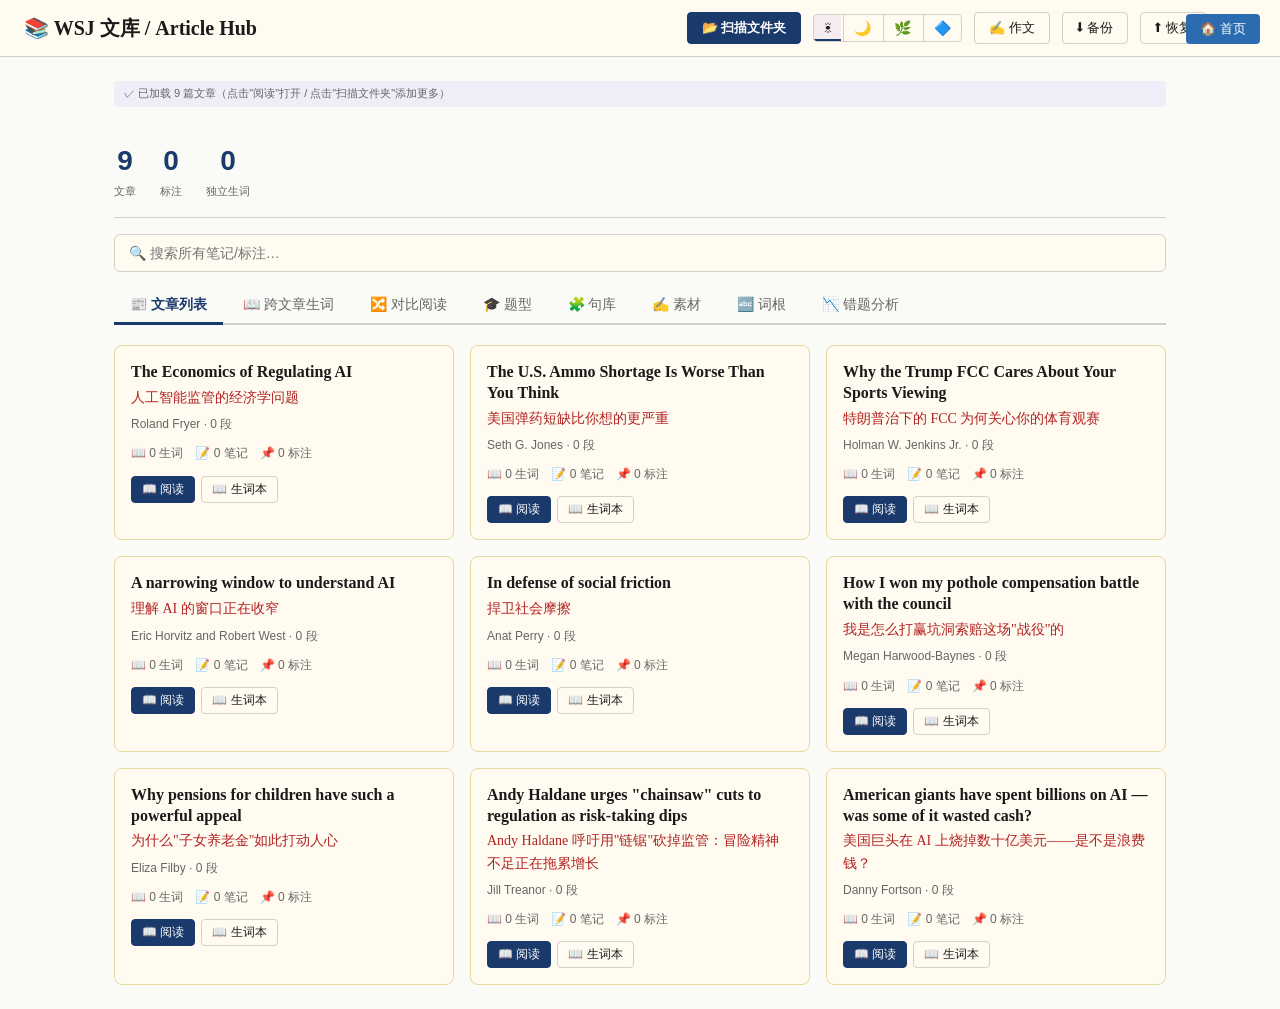
==== commit 03b1e5cf: "fix: v37 主题真正全局同步 —— wsj_exam:theme 升级为唯一事实源（文章页一次性以文章主题播种、启动采纳全局值、setTheme 回写；文库读写该键）；文库四套主题色值逐项对齐 " ====
--- a/scripts/WSJ_Hub_template.html
+++ b/scripts/WSJ_Hub_template.html
@@ -8,15 +8,16 @@
 :root {
   --bg: #fafaf7; --fg: #1a1a1a; --muted: #666; --rule: #d4d0c8;
   --en-tag: #1a3a6c; --cn-tag: #b22222;
-  --card-bg: #fff; --card-border: #e0ddd5;
-  --accent: #2e7d32; --accent-bg: #e8f5e9;
-}
+  --card-bg: #fffbf0; --card-border: #e6d99c;
+  --accent: #1a3a6c; --accent-bg: rgba(124,77,255,0.08);
+}
+/* v37: 四套主题色值与 src/reader.css 逐项对齐（文章主题是基准）。
+   之前 light/dark 的 accent 是文库自拟的绿色系，和文章页同名主题长得不一样。 */
 [data-theme="dark"] {
   --bg: #16181c; --fg: #e8e6e1; --muted: #9a978f; --rule: #3a3d44;
-  --card-bg: #1c1f24; --card-border: #2c2f36;
-  --accent: #68d391; --accent-bg: #1e3a2a;
-}
-/* v33: 补齐阅读器的两个主题（色值与 src/reader.css 保持一致） */
+  --card-bg: #1f1d18; --card-border: #3d372a;
+  --accent: #4a6fa5; --accent-bg: rgba(179,136,255,0.12);
+}
 [data-theme="green"] {
   --bg: #dde5cb; --fg: #26301d; --muted: #6b7860; --rule: #b3c09e;
   --en-tag: #a5821c; --cn-tag: #ad4f22;
@@ -26,8 +27,8 @@
 [data-theme="blue-gold"] {
   --bg: #0f1a2e; --fg: #d4cfc0; --muted: #7a8599; --rule: #2a3650;
   --en-tag: #d4a830; --cn-tag: #e67e22;
-  --card-bg: #131d30; --card-border: #2a3650;
-  --accent: #8a6a14; --accent-bg: rgba(196,163,64,0.16);
+  --card-bg: #151e30; --card-border: #2a3650;
+  --accent: #8a6a14; --accent-bg: rgba(212,168,48,0.15);
 }
 * { box-sizing: border-box; }
 body {
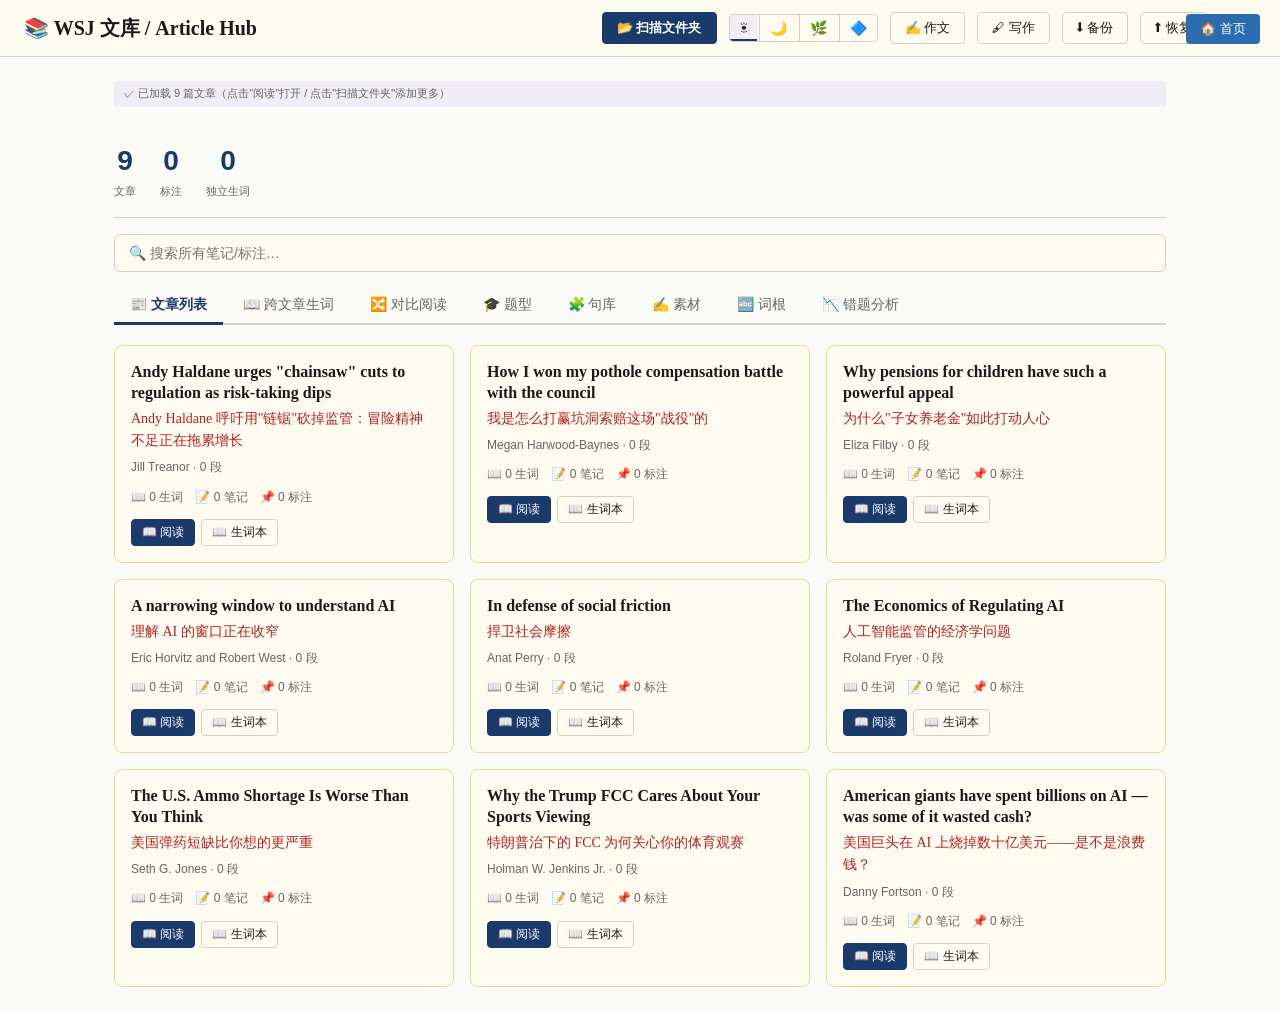
==== commit 5f8bb040: "feat: 写作工坊两种形态 —— 新增独立写作页 writing.html（左范文对照、右仿写/笔记/素材，与文章内工坊同一批 wsj_writing:* 键双向互通；草稿 600ms 防抖自动保存" ====
--- a/scripts/WSJ_Hub_template.html
+++ b/scripts/WSJ_Hub_template.html
@@ -499,6 +499,7 @@
   <button class="scan-btn" onclick="scanFolder()" id="scan-btn">📂 扫描文件夹</button>
   <div class="theme-picker" id="theme-picker"></div>
   <button onclick="location.href='essays/index.html'" title="作文文库：英语作文包的 HTML 调色版范文">✍ 作文</button>
+  <button onclick="location.href='writing.html'" title="独立写作页：对照范文记笔记、仿写（与文章内工坊数据互通）">🖋 写作</button>
   <button onclick="hubBackup()" title="导出所有笔记/标注数据">⬇ 备份</button>
   <button onclick="hubRestore()" title="从备份文件恢复数据">⬆ 恢复</button>
   <button onclick="location.reload()">↻</button>
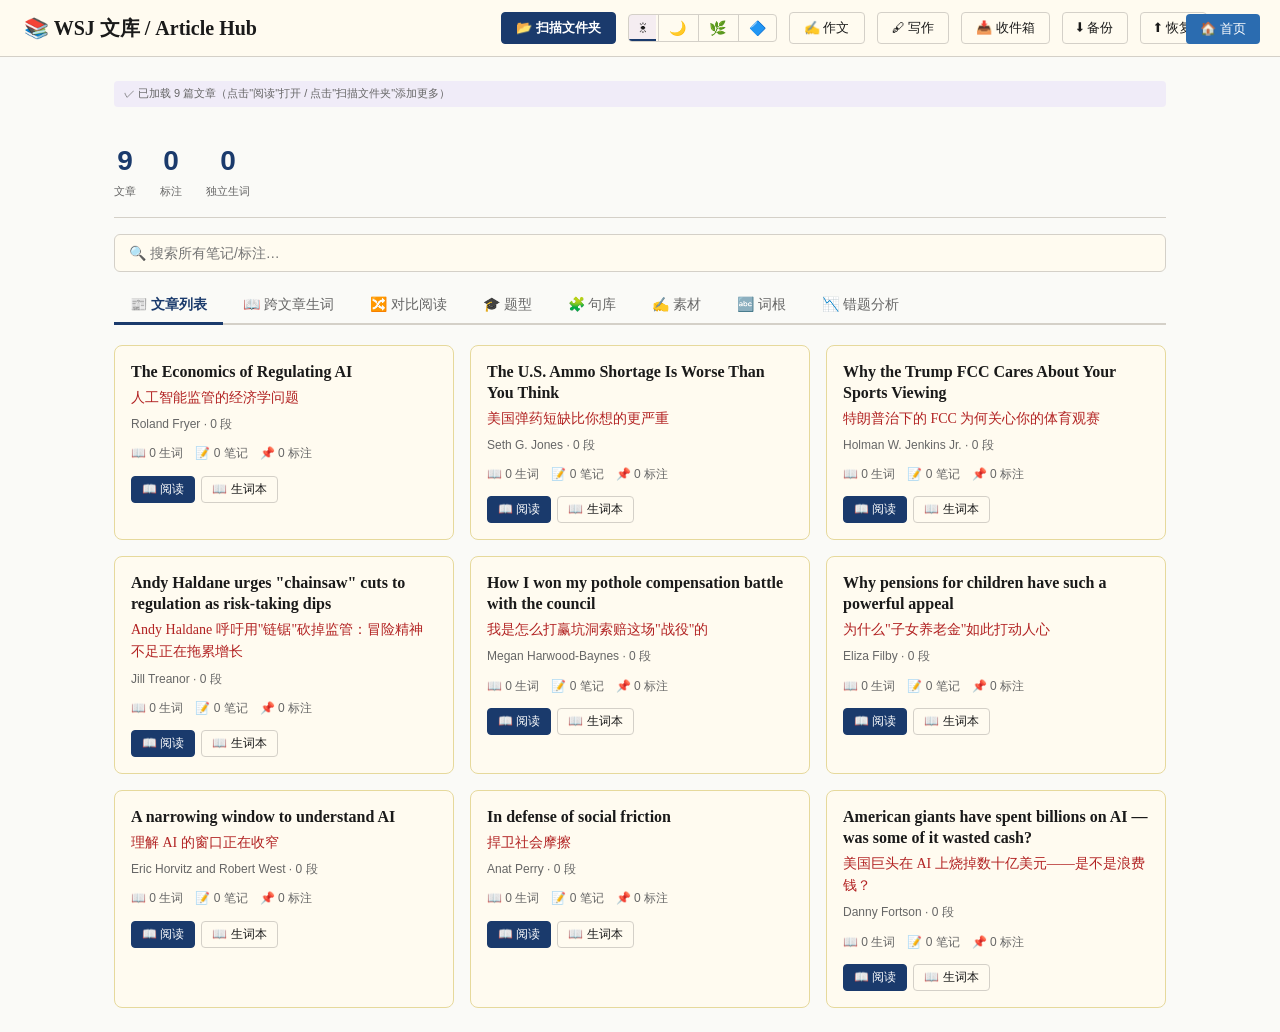
==== commit 9541ce93: "feat: v41 T03 词汇收件箱 —— 文库「📥 收件箱」粘贴外部词表（md表格/每行一词/词-释义三种格式自动解析）→ 预览勾选（与 annotations+vocabrev 去重）→ 入 w" ====
--- a/scripts/WSJ_Hub_template.html
+++ b/scripts/WSJ_Hub_template.html
@@ -500,6 +500,7 @@
   <div class="theme-picker" id="theme-picker"></div>
   <button onclick="location.href='essays/index.html'" title="作文文库：英语作文包的 HTML 调色版范文">✍ 作文</button>
   <button onclick="location.href='writing.html'" title="独立写作页：对照范文记笔记、仿写（与文章内工坊数据互通）">🖋 写作</button>
+  <button onclick="openInbox()" title="词汇收件箱：粘贴外部词表（单词积累.md 等）回流入复习调度">📥 收件箱</button>
   <button onclick="hubBackup()" title="导出所有笔记/标注数据">⬇ 备份</button>
   <button onclick="hubRestore()" title="从备份文件恢复数据">⬆ 恢复</button>
   <button onclick="location.reload()">↻</button>
@@ -2228,6 +2229,140 @@
 }
 initHub();
 
+// ===== v41: 词汇收件箱（T03）—— 外部词表回流入复习调度 =====
+// 解析三种格式：① markdown 表格（单词/词性/英文释义/中文释义，取词列+释义列）
+//               ② `word - 释义` / `word | 释义` / `word：释义` 分隔行
+//               ③ 每行一个纯词
+// 入池键与语境内复习同一批：wsj_vocabrev 的 'inbox|<word>'（无原文语境 → 精读分析台的快测形态复习）。
+function inboxParse(text) {
+  const out = [];
+  String(text || '').split(/\r?\n/).forEach(raw => {
+    const line = raw.trim();
+    if (!line) return;
+    if (line.charAt(0) === '|') {
+      const cells = line.split('|').map(s => s.trim()).filter(s => s !== '');
+      if (!cells.length) return;
+      if (cells.every(c => /^:?-{2,}:?$/.test(c))) return;              // 分隔行
+      if (cells.length >= 2 && /词|word|英文/i.test(cells[0])) return;  // 表头行
+      const word = cells[0].replace(/[*`]/g, '');
+      if (word && /[A-Za-z]/.test(word)) out.push({ word: word, gloss: cells.slice(1).join('；') });
+      return;
+    }
+    const m = line.replace(/^[*\-\s]+/, '').match(/^([A-Za-z][A-Za-z'\- ]{0,40}?)\s*(?:—|–|--|—|\||：|:)\s*(.+)$/);
+    if (m) { out.push({ word: m[1].trim(), gloss: m[2].replace(/[*`]/g, '').trim() }); return; }
+    if (/^[A-Za-z][A-Za-z'\- ]{0,40}$/.test(line)) out.push({ word: line, gloss: '' });
+  });
+  // 词内多空格折叠 + 去重（同批粘贴内的重复）
+  const seen = {};
+  return out.map(x => ({ word: x.word.replace(/\s+/g, ' ').trim(), gloss: x.gloss }))
+    .filter(x => x.word && /[A-Za-z]/.test(x.word))
+    .filter(x => { const k = x.word.toLowerCase(); if (seen[k]) return false; seen[k] = 1; return true; });
+}
+function inboxExisting() {
+  const set = {};
+  Object.keys(localStorage).forEach(k => {
+    if (k.indexOf('annotations:') !== 0) return;
+    try {
+      (JSON.parse(localStorage.getItem(k) || '[]') || []).forEach(a => {
+        if (a && a.bucket === 'vocab' && a.text) set[String(a.text).trim().toLowerCase()] = 1;
+      });
+    } catch (e) {}
+  });
+  try {
+    const rev = JSON.parse(localStorage.getItem('wsj_vocabrev') || '{}') || {};
+    Object.keys(rev).forEach(k => { set[k.split('|').pop()] = 1; });
+  } catch (e) {}
+  return set;
+}
+function openInbox() {
+  let ov = document.getElementById('inbox-overlay');
+  if (ov) { ov.style.display = 'block'; return; }
+  ov = document.createElement('div');
+  ov.id = 'inbox-overlay';
+  ov.style.cssText = 'position:fixed;inset:0;background:rgba(0,0,0,.45);z-index:200;display:block;overflow-y:auto';
+  ov.innerHTML =
+    '<div style="max-width:720px;margin:48px auto;background:var(--card-bg);color:var(--fg);border:1px solid var(--rule);border-radius:10px;padding:22px 24px">' +
+    '<h2 style="margin:0 0 6px;font-size:18px">📥 词汇收件箱</h2>' +
+    '<div style="font-size:12px;color:var(--muted);margin-bottom:12px">粘贴任意词表（markdown 表格 / 每行一词 / 词-释义），解析后入复习池；' +
+    '到期的词出现在文章页「工具 → 跨篇生词复习」的快测里。重复词自动跳过。</div>' +
+    '<input id="inbox-src" type="text" placeholder="来源标签（如：单词积累 2026/05/05）" style="width:100%;box-sizing:border-box;border:1px solid var(--rule);border-radius:6px;padding:6px 8px;margin-bottom:8px;background:transparent;color:var(--fg)">' +
+    '<textarea id="inbox-text" rows="10" placeholder="粘贴词表……" style="width:100%;box-sizing:border-box;border:1px solid var(--rule);border-radius:6px;padding:8px;background:transparent;color:var(--fg);font-size:13px;line-height:1.6"></textarea>' +
+    '<div style="display:flex;gap:8px;margin:10px 0;align-items:center">' +
+    '<button class="primary" id="inbox-parse-btn" style="background:var(--accent);color:#fff;border:none;border-radius:6px;padding:6px 14px;cursor:pointer">解析预览</button>' +
+    '<button id="inbox-file-btn" style="border:1px solid var(--rule);background:transparent;color:var(--fg);border-radius:6px;padding:6px 12px;cursor:pointer">从 .md 文件读取…</button>' +
+    '<input type="file" id="inbox-file" accept=".md,.txt" style="display:none">' +
+    '<span id="inbox-status" style="font-size:12px;color:var(--muted)"></span></div>' +
+    '<div id="inbox-preview"></div>' +
+    '<div style="display:flex;gap:8px;justify-content:flex-end;margin-top:10px">' +
+    '<button onclick="document.getElementById(\'inbox-overlay\').style.display=\'none\'" style="border:1px solid var(--rule);background:transparent;color:var(--fg);border-radius:6px;padding:6px 12px;cursor:pointer">关闭</button>' +
+    '<button class="primary" id="inbox-import-btn" style="background:var(--accent);color:#fff;border:none;border-radius:6px;padding:6px 14px;cursor:pointer;display:none">导入所选</button></div>' +
+    '</div>';
+  document.body.appendChild(ov);
+  ov.addEventListener('click', e => { if (e.target === ov) ov.style.display = 'none'; });
+  document.getElementById('inbox-parse-btn').addEventListener('click', inboxPreview);
+  document.getElementById('inbox-file-btn').addEventListener('click', () => document.getElementById('inbox-file').click());
+  document.getElementById('inbox-file').addEventListener('change', e => {
+    const f = e.target.files && e.target.files[0];
+    if (!f) return;
+    const rd = new FileReader();
+    rd.onload = () => { document.getElementById('inbox-text').value = String(rd.result || ''); inboxPreview(); };
+    rd.readAsText(f, 'utf-8');
+  });
+  document.getElementById('inbox-import-btn').addEventListener('click', inboxImport);
+}
+let inboxParsed = [];
+function inboxPreview() {
+  const text = document.getElementById('inbox-text').value;
+  const src = document.getElementById('inbox-src').value.trim() || ('导入 ' + new Date().toISOString().slice(0, 10));
+  inboxParsed = inboxParse(text);
+  const existing = inboxExisting();
+  const dupN = inboxParsed.filter(x => existing[x.word.toLowerCase()]).length;
+  const box = document.getElementById('inbox-preview');
+  const imp = document.getElementById('inbox-import-btn');
+  if (!inboxParsed.length) {
+    box.innerHTML = '<div style="font-size:12px;color:var(--muted)">没有解析出词条 —— 支持markdown 表格行、每行一词、word-释义 三种格式。</div>';
+    imp.style.display = 'none';
+    return;
+  }
+  box.innerHTML = '<div style="font-size:12px;color:var(--muted);margin-bottom:6px">解析出 <b>' + inboxParsed.length + '</b> 词' +
+    (dupN ? '（其中 ' + dupN + ' 词已在库，默认跳过）' : '') + '：</div>' +
+    '<div style="max-height:260px;overflow-y:auto;border:1px solid var(--rule);border-radius:6px;padding:6px">' +
+    inboxParsed.map((x, i) => {
+      const dup = existing[x.word.toLowerCase()];
+      return '<label style="display:flex;gap:6px;align-items:baseline;padding:2px 0;font-size:13px;' + (dup ? 'opacity:.45' : '') + '">' +
+        '<input type="checkbox" data-inbox-idx="' + i + '"' + (dup ? '' : ' checked') + (dup ? ' disabled' : '') + '> ' +
+        '<b>' + x.word.replace(/</g, '&lt;') + '</b>' +
+        '<span style="color:var(--muted);overflow:hidden;text-overflow:ellipsis;white-space:nowrap">' + (x.gloss || '').replace(/</g, '&lt;') + '</span>' +
+        (dup ? '<span style="margin-left:auto;font-size:11px">已存在</span>' : '') +
+        '</label>';
+    }).join('') + '</div>';
+  imp.style.display = 'inline-block';
+  imp.dataset.src = src;
+}
+function inboxImport() {
+  const src = document.getElementById('inbox-import-btn').dataset.src || '';
+  const picks = [];
+  document.querySelectorAll('[data-inbox-idx]').forEach(cb => {
+    if (cb.checked) picks.push(inboxParsed[+cb.dataset.inboxIdx]);
+  });
+  if (!picks.length) { alert('没有勾选任何词'); return; }
+  const rev = JSON.parse(localStorage.getItem('wsj_vocabrev') || '{}') || {};
+  const today = new Date();
+  const pad = n => String(n).padStart(2, '0');
+  const todayStr = today.getFullYear() + '-' + pad(today.getMonth() + 1) + '-' + pad(today.getDate());
+  picks.forEach(x => {
+    rev['inbox|' + x.word.toLowerCase()] = { n: 0, nextDue: todayStr, last: new Date().toISOString(), gloss: x.gloss, src: src };
+  });
+  try { localStorage.setItem('wsj_vocabrev', JSON.stringify(rev)); } catch (e) { alert('写入失败（存储已满？）'); return; }
+  let log = [];
+  try { log = JSON.parse(localStorage.getItem('wsj_inbox:log') || '[]') || []; } catch (e) {}
+  log.push({ at: new Date().toISOString(), src: src, n: picks.length });
+  try { localStorage.setItem('wsj_inbox:log', JSON.stringify(log)); } catch (e) {}
+  document.getElementById('inbox-import-btn').style.display = 'none';
+  document.getElementById('inbox-preview').innerHTML = '<div style="font-size:13px;color:var(--accent)">✓ 已入池 ' + picks.length + ' 词（来源：' + src.replace(/</g, '&lt;') + '）。' +
+    '到期复习：文章页「工具 → 跨篇生词复习」的收件箱快测。</div>';
+  document.getElementById('inbox-text').value = '';
+}
 </script>
 
 <div id="review-overlay" class="review-overlay" style="display:none" onclick="if(event.target===this)closeReview()">
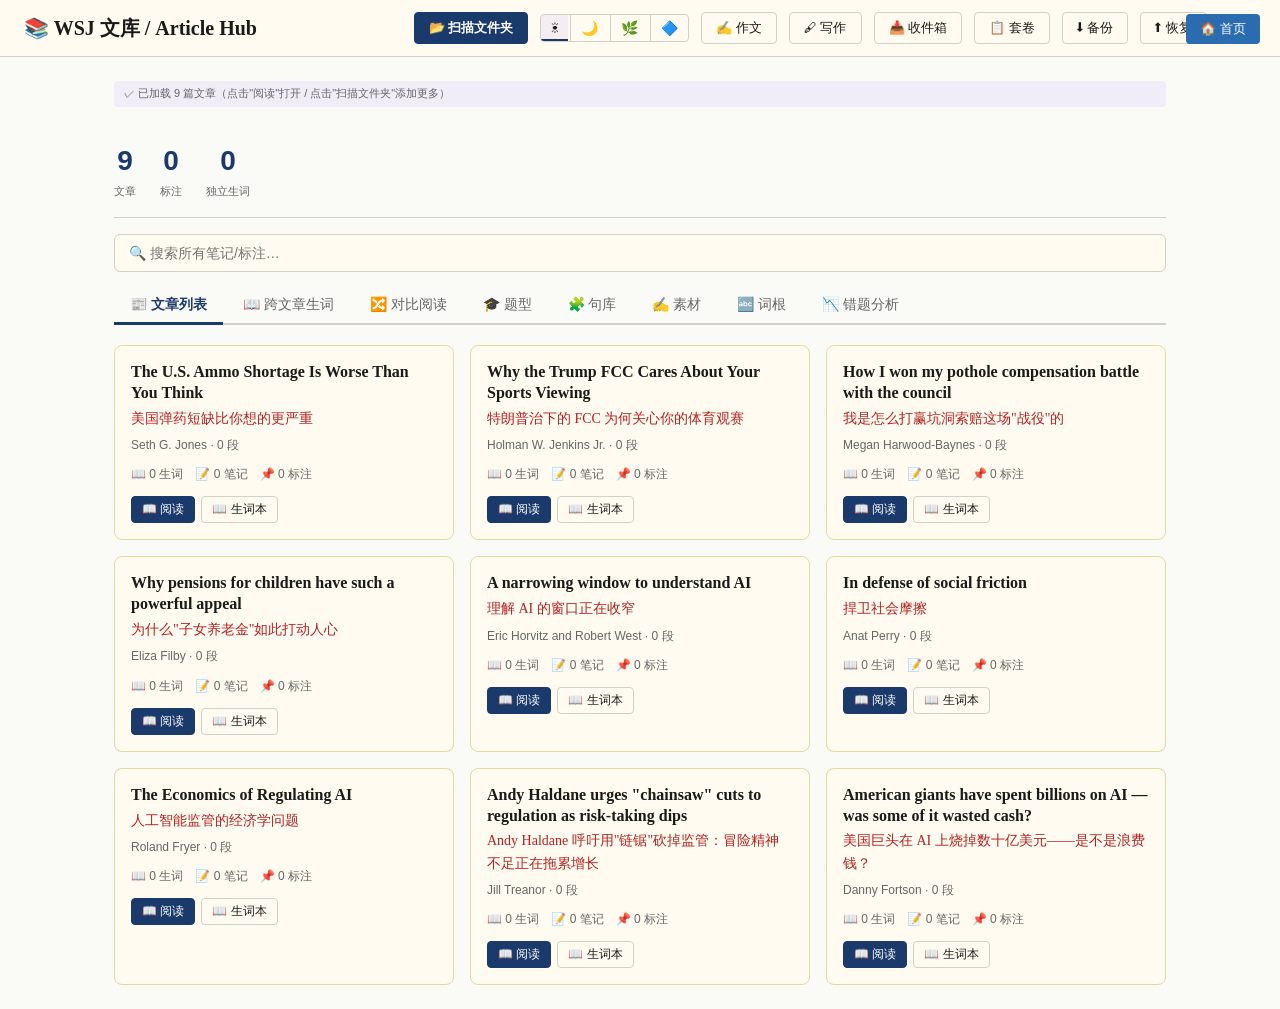
==== commit eecd02e7: "feat: v43 T02 模拟套卷限时 —— 文库「📋 套卷」→ 抽5篇×4题混排，35/50/70 分钟硬限时（归零自动交卷未答按错计），交卷出分+错因强制归档（8类）+逐题解析；错题写 wsj_" ====
--- a/scripts/WSJ_Hub_template.html
+++ b/scripts/WSJ_Hub_template.html
@@ -501,6 +501,7 @@
   <button onclick="location.href='essays/index.html'" title="作文文库：英语作文包的 HTML 调色版范文">✍ 作文</button>
   <button onclick="location.href='writing.html'" title="独立写作页：对照范文记笔记、仿写（与文章内工坊数据互通）">🖋 写作</button>
   <button onclick="openInbox()" title="词汇收件箱：粘贴外部词表（单词积累.md 等）回流入复习调度">📥 收件箱</button>
+  <button onclick="location.href='exam_paper.html'" title="模拟套卷：抽篇混题、硬限时、错因归档">📋 套卷</button>
   <button onclick="hubBackup()" title="导出所有笔记/标注数据">⬇ 备份</button>
   <button onclick="hubRestore()" title="从备份文件恢复数据">⬆ 恢复</button>
   <button onclick="location.reload()">↻</button>
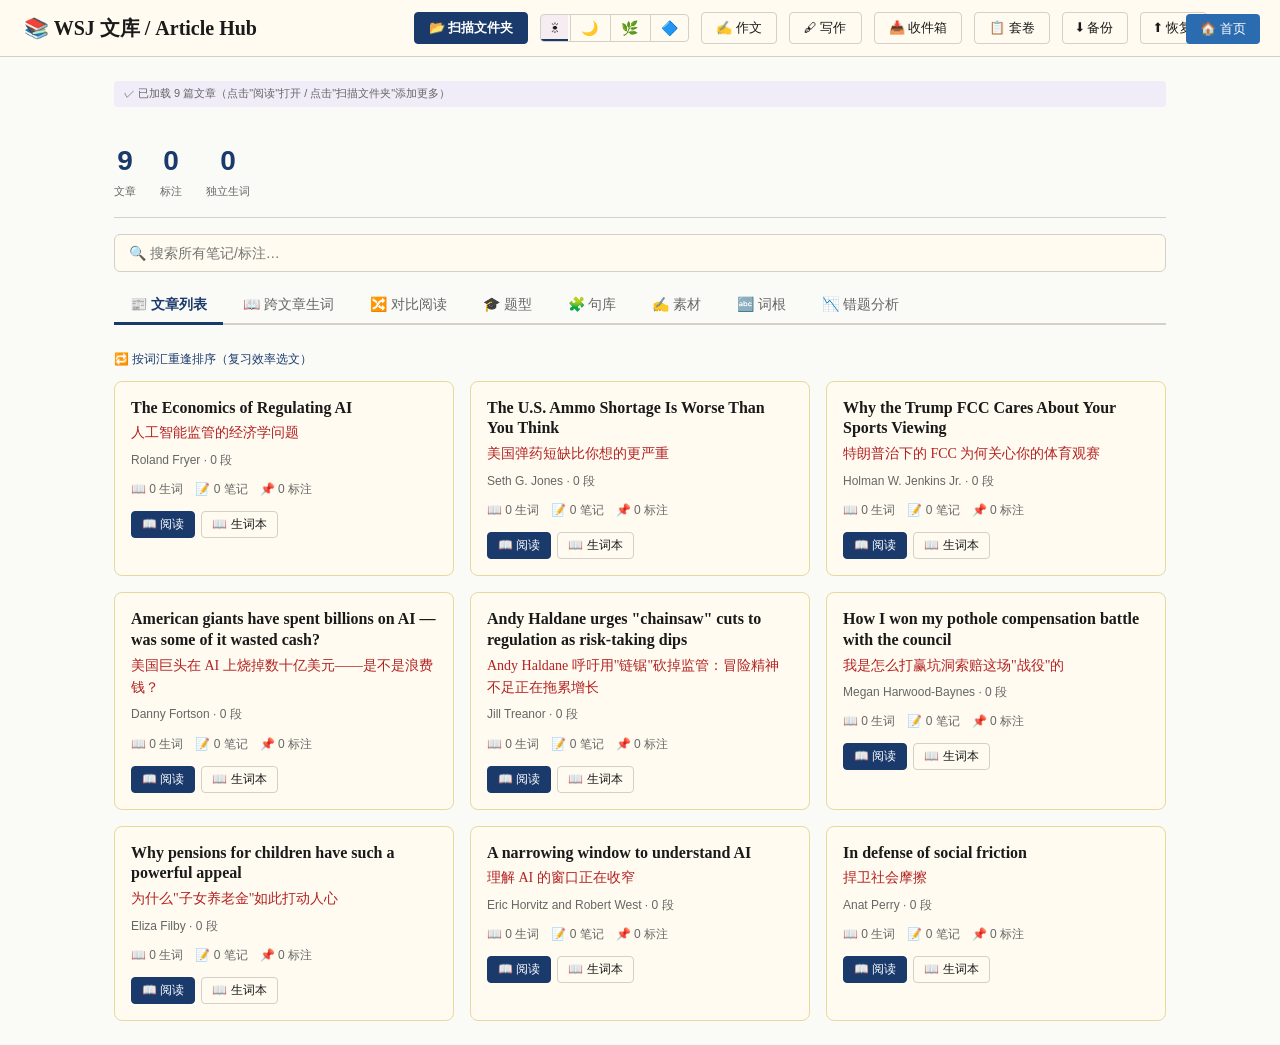
==== commit c16c5e01: "feat: v49 T09（补）文库重逢排序的模板改动 —— vocabPool/overlapCounts/排序开关与卡片入口（此前仅提交了 insights 与 reader.js 侧）" ====
--- a/scripts/WSJ_Hub_template.html
+++ b/scripts/WSJ_Hub_template.html
@@ -841,7 +841,47 @@
   `;
 }
 
-function renderArticles(registry) {
+  // v49: 词汇重逢排序 —— 你的生词池（annotations vocab + vocabrev）与各篇正文词集的交集
+  window.__vrevSort = false;
+  let __overlapCache = null;
+  function vocabPool() {
+    const set = {};
+    Object.keys(localStorage).forEach(k => {
+      if (k.indexOf('annotations:') !== 0) return;
+      try {
+        (JSON.parse(localStorage.getItem(k) || '[]') || []).forEach(a => {
+          if (a && a.bucket === 'vocab' && a.text) set[String(a.text).trim().toLowerCase()] = 1;
+        });
+      } catch (e) {}
+    });
+    try {
+      const rev = JSON.parse(localStorage.getItem('wsj_vocabrev') || '{}') || {};
+      Object.keys(rev).forEach(k => set[k.split('|').pop()] = 1);
+    } catch (e) {}
+    return set;
+  }
+  function overlapCounts() {
+    if (__overlapCache) return __overlapCache;
+    const pool = vocabPool();
+    const out = {};
+    getRegistry().forEach(r => {
+      const art = getArticle(r.id);
+      const words = {};
+      ((art && art.enParas) || []).forEach(p => {
+        (String(p.text || '').toLowerCase().match(/[a-z][a-z'\-]{2,}/g) || []).forEach(w => { words[w] = 1; });
+      });
+      let n = 0;
+      Object.keys(words).forEach(w => { if (pool[w]) n++; });
+      out[r.id] = n;
+    });
+    __overlapCache = out;
+    return out;
+  }
+  function toggleVrevSort() {
+    window.__vrevSort = !window.__vrevSort;
+    renderAll();
+  }
+  function renderArticles(registry) {
   if (registry.length === 0) {
     document.getElementById('tab-articles').innerHTML = `
       <div class="empty-state">
@@ -854,12 +894,23 @@
       </div>`;
     return;
   }
-  const sorted = registry.slice().sort((a, b) => (b.updatedAt || '').localeCompare(a.updatedAt || ''));
-  let html = '<div class="article-grid">';
+  const sorted = registry.slice().sort((a, b) => {
+    if (window.__vrevSort) {
+      const oc = overlapCounts();
+      return (oc[b.id] || 0) - (oc[a.id] || 0);
+    }
+    return (b.updatedAt || '').localeCompare(a.updatedAt || '');
+  });
+  let html = (window.__vrevSort
+    ? '<div style="margin-bottom:10px;font-size:12px;color:var(--muted)">🔁 已按「与你的生词池重叠词数」降序 —— 重逢是免费的复习（<a href="#" onclick="window.__vrevSort=false;renderAll();return false" style="color:var(--accent)">恢复默认排序</a>）</div>'
+    : '<div style="margin-bottom:10px"><a href="#" onclick="window.__vrevSort=true;renderAll();return false" style="font-size:12px;color:var(--accent);text-decoration:none">🔁 按词汇重逢排序（复习效率选文）</a></div>');
+  const __oc = window.__vrevSort ? overlapCounts() : null;
+  html += '<div class="article-grid">';
   sorted.forEach(r => {
     const annos = getAnnotations(r.id);
     const vocabCount = annos.filter(a => a.bucket === 'vocab').length;
     const noteCount = annos.filter(a => a.bucket === 'note').length;
+    const ov = __oc ? (__oc[r.id] || 0) : null;
     const art = getArticle(r.id);
     const paraCount = art ? art.enParas.length : '?';
     html += `
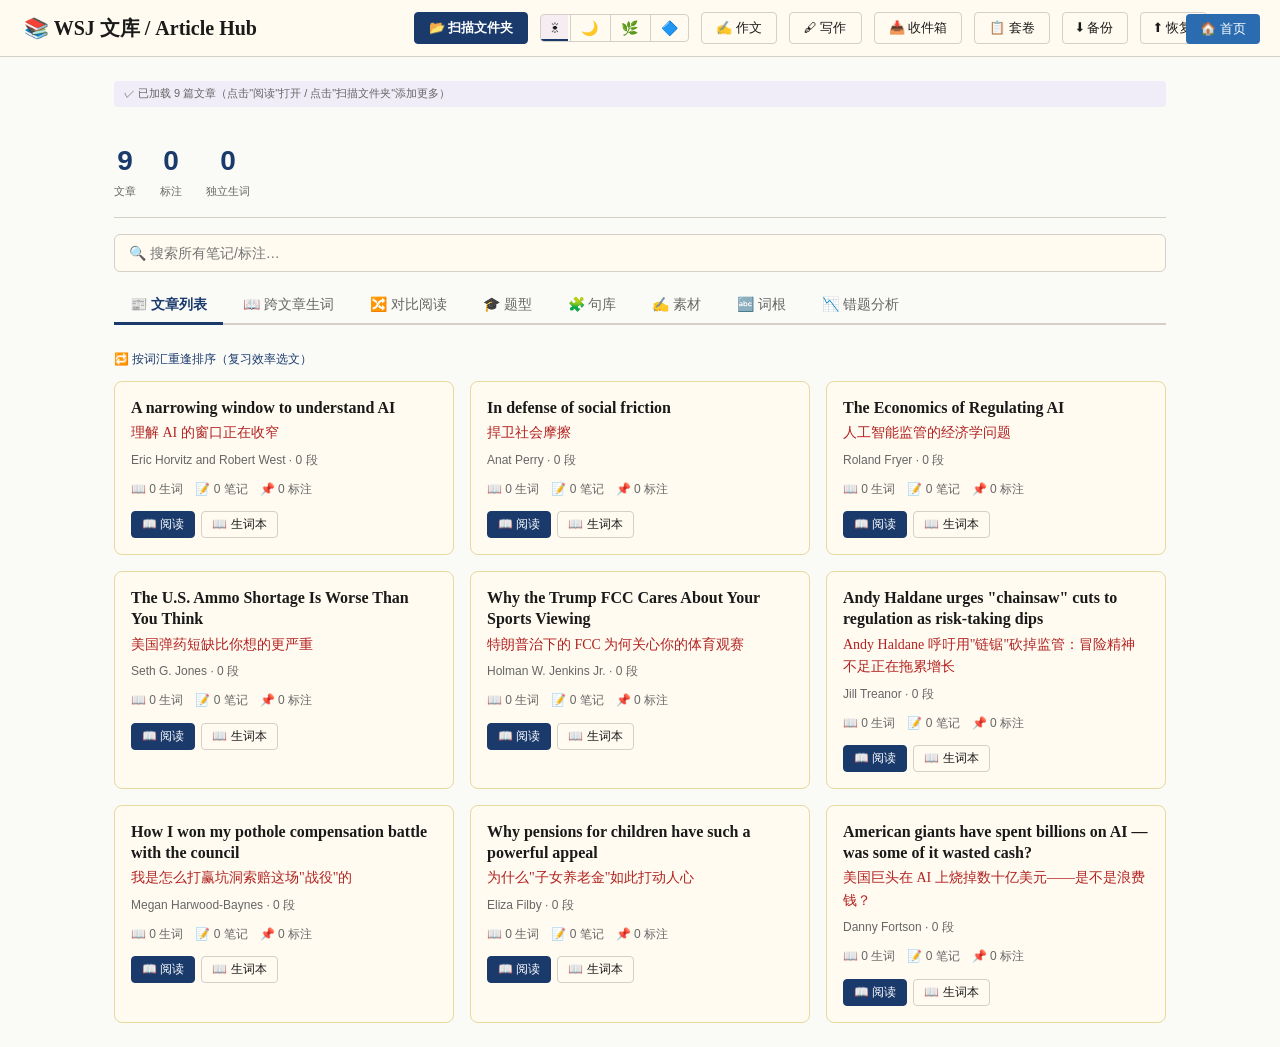
==== commit f4005467: "feat: v50 T11 错题统一重做 + 语料双轨 —— 错题本分 store 渲染重做（完形选项组+该空解析、新题型选项句组、翻译自评流：原句→凭记忆译文→对照参考→对/错，同一调度器）；clo" ====
--- a/scripts/WSJ_Hub_template.html
+++ b/scripts/WSJ_Hub_template.html
@@ -911,13 +911,18 @@
     const vocabCount = annos.filter(a => a.bucket === 'vocab').length;
     const noteCount = annos.filter(a => a.bucket === 'note').length;
     const ov = __oc ? (__oc[r.id] || 0) : null;
+    // v50 (T11): 语料双轨标识 —— 运行时从已缓存的正文词数判定（题源规格 = 真题单篇 350-500 词带）
     const art = getArticle(r.id);
+    const wc = (art && art.enParas) ? art.enParas.reduce((s, p) => s + String(p.text || '').split(/\s+/).filter(Boolean).length, 0) : 0;
+    const trackTag = wc ? (wc >= 350 && wc <= 500
+      ? '<span class="ins-tag" style="border-color:var(--accent);color:var(--accent)">题源规格</span> '
+      : '<span class="ins-tag">精读 · ' + wc + ' 词</span> ') : '';
     const paraCount = art ? art.enParas.length : '?';
     html += `
       <div class="article-card">
         <div class="card-title">${esc(r.title || r.id)}</div>
         <div class="card-cn">${esc(r.cnTitle || '')}</div>
-        <div class="card-meta">${esc(r.author || '')} · ${paraCount} 段</div>
+        <div class="card-meta">${trackTag}${esc(r.author || '')} · ${paraCount} 段</div>
         <div class="card-stats">
           <span>📖 ${vocabCount} 生词</span>
           <span>📝 ${noteCount} 笔记</span>
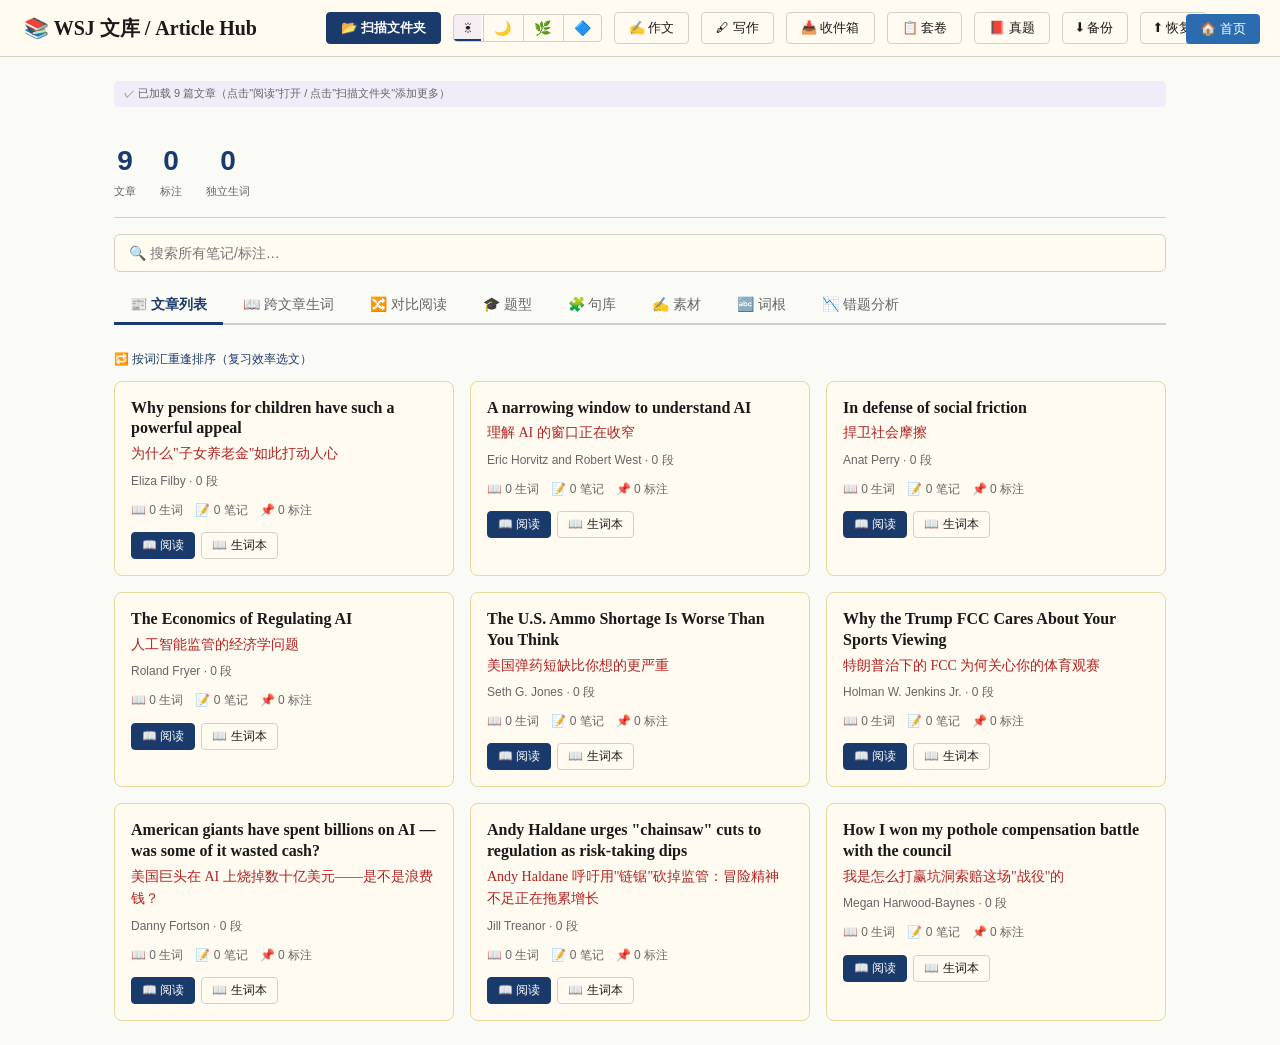
==== commit 3002b2fe: "feat: v51（补）文库顶栏「📕 真题」按钮 → papers.html 真题详解索引（与并行线的 exam_full/paper_exam 模考互补：索引负责对照精读，模考负责整卷实战）" ====
--- a/scripts/WSJ_Hub_template.html
+++ b/scripts/WSJ_Hub_template.html
@@ -502,6 +502,7 @@
   <button onclick="location.href='writing.html'" title="独立写作页：对照范文记笔记、仿写（与文章内工坊数据互通）">🖋 写作</button>
   <button onclick="openInbox()" title="词汇收件箱：粘贴外部词表（单词积累.md 等）回流入复习调度">📥 收件箱</button>
   <button onclick="location.href='exam_paper.html'" title="模拟套卷：抽篇混题、硬限时、错因归档">📋 套卷</button>
+  <button onclick="location.href='papers.html'" title="真题详解库：2010-2026 英语一全真试题 PDF（逐句双语解析 + 真题正确率）">📕 真题</button>
   <button onclick="hubBackup()" title="导出所有笔记/标注数据">⬇ 备份</button>
   <button onclick="hubRestore()" title="从备份文件恢复数据">⬆ 恢复</button>
   <button onclick="location.reload()">↻</button>
